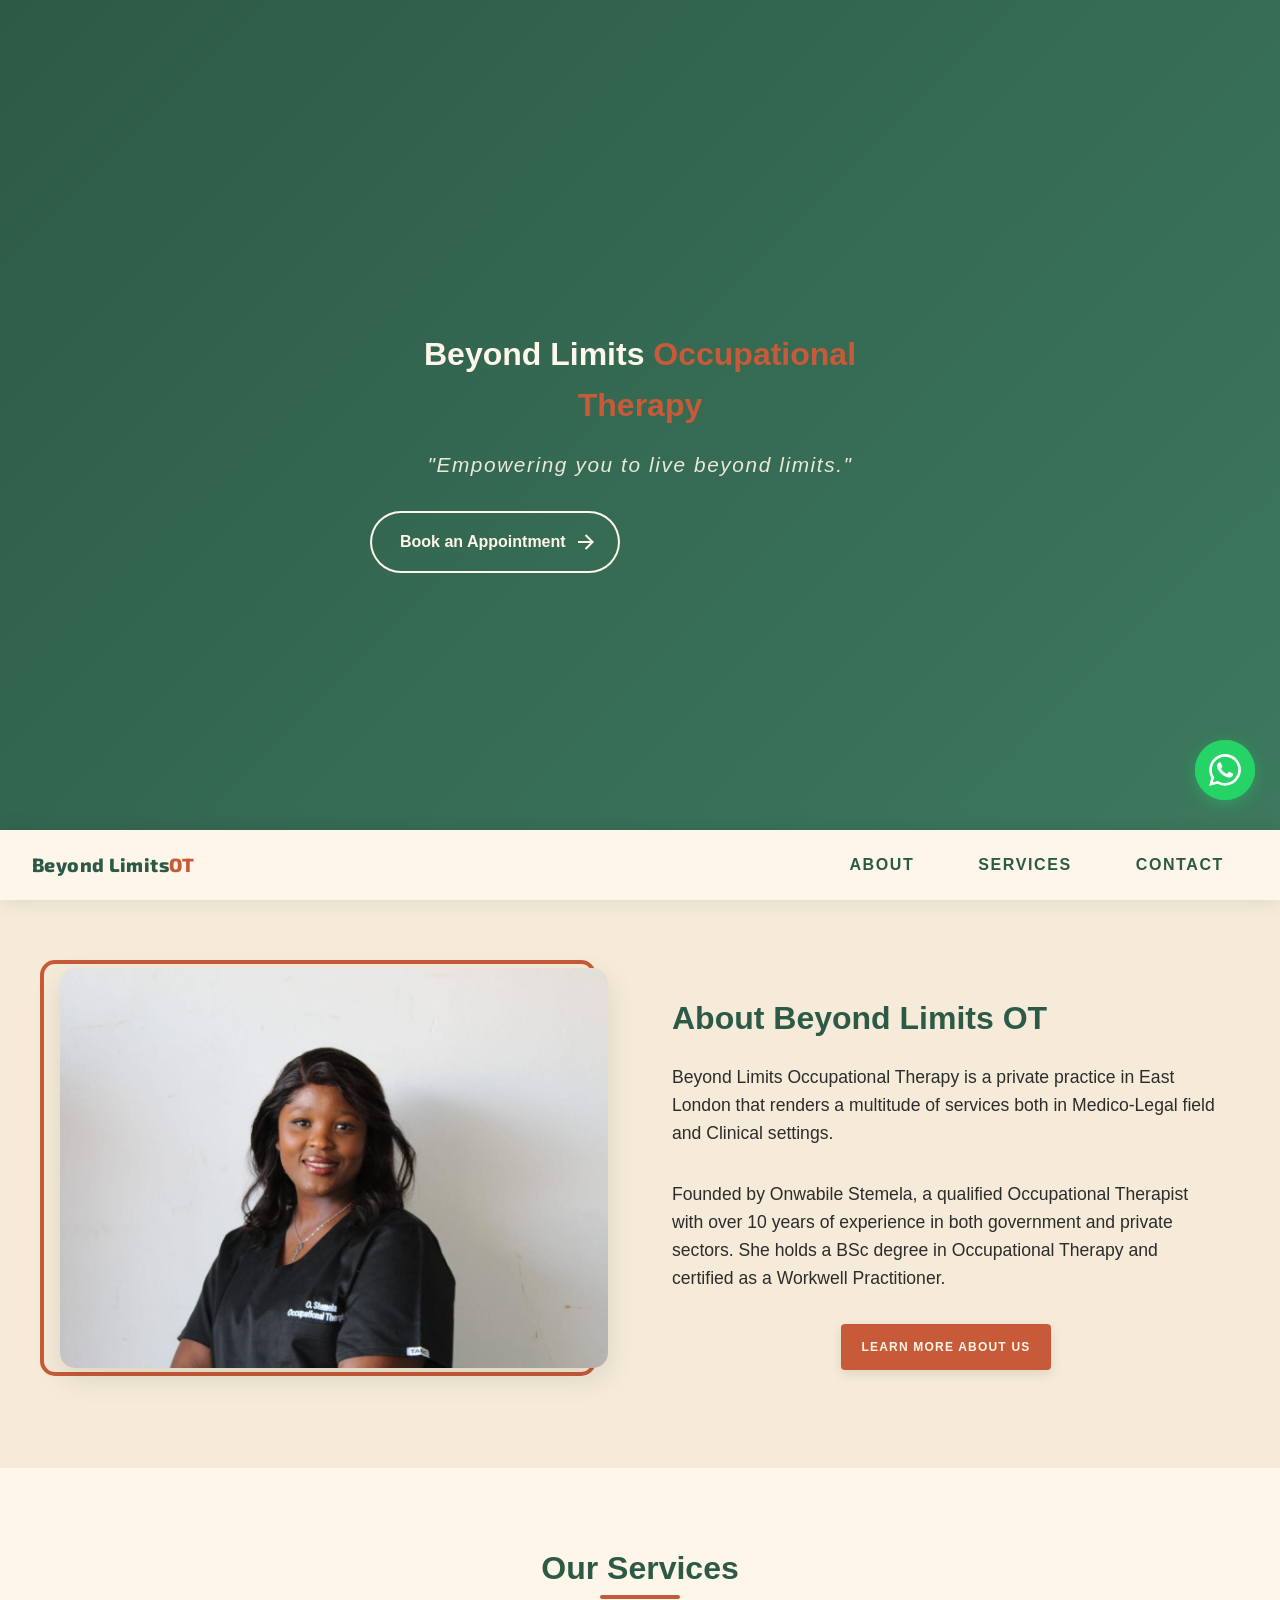
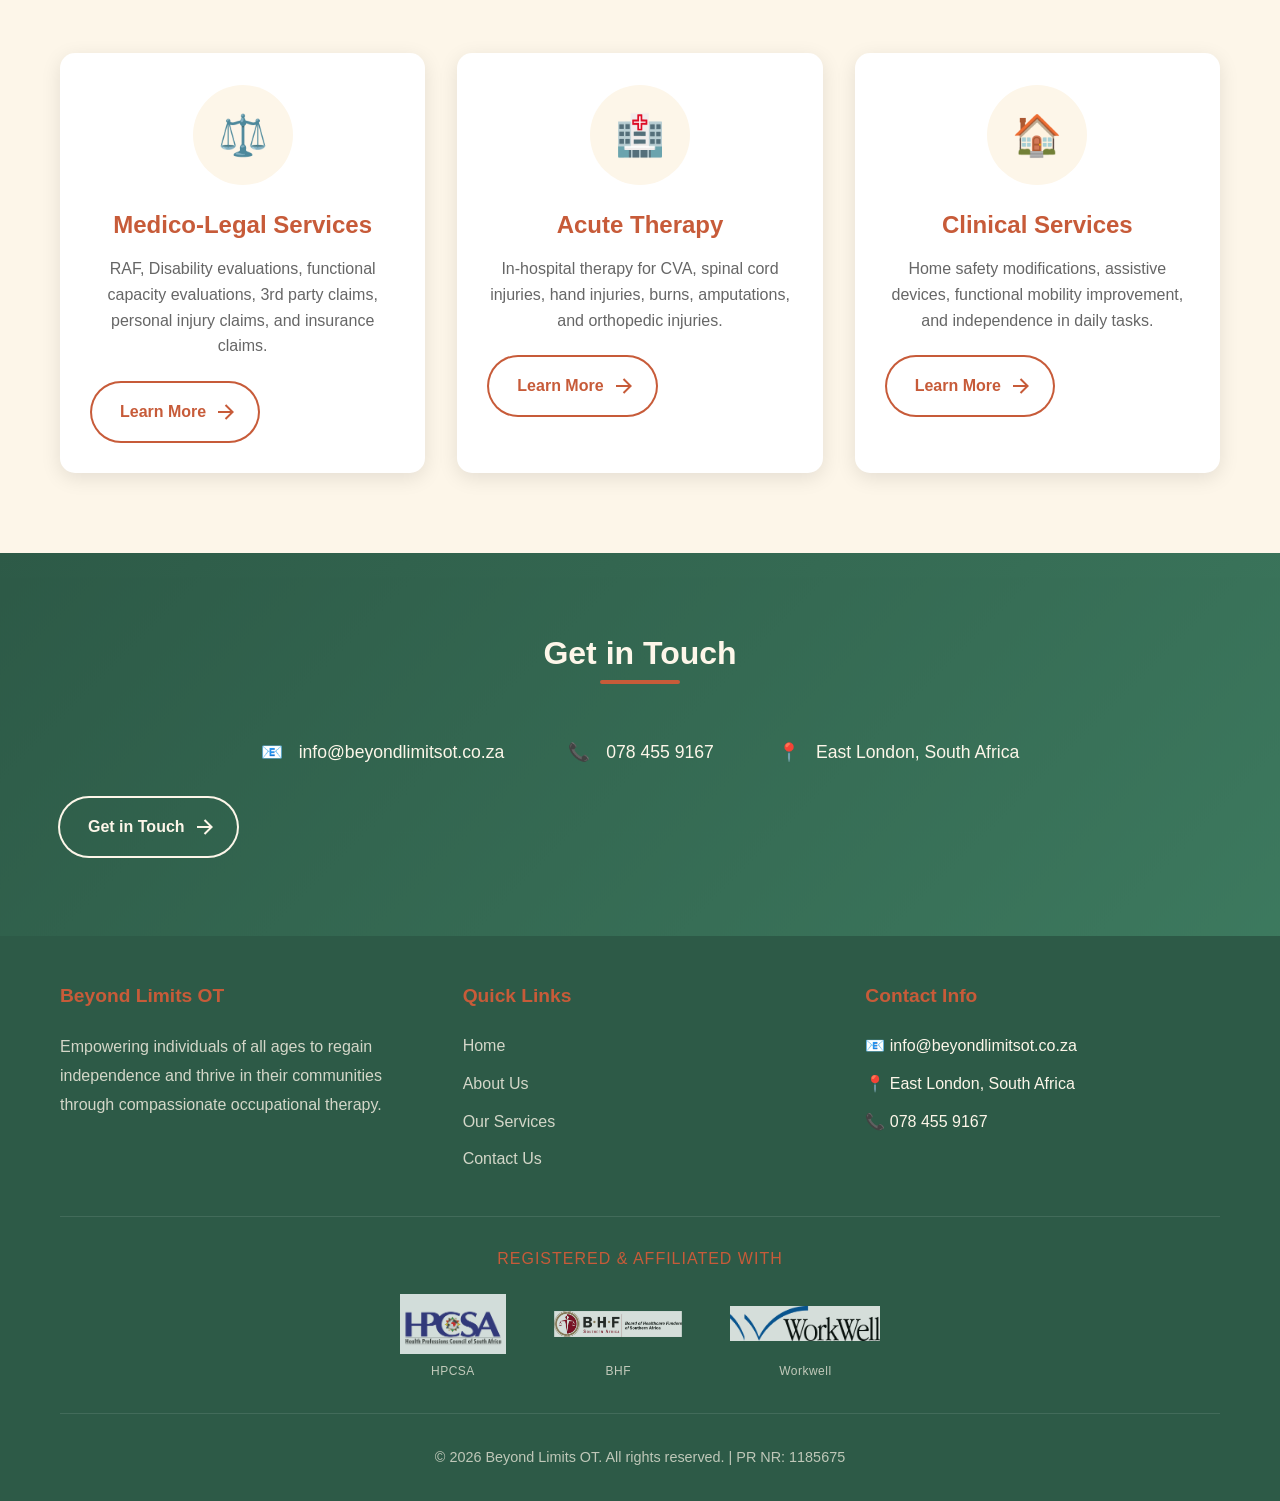
==== index.html @ 83b746e6 "fix email typo" ====
<!DOCTYPE html>
<html lang="en">
<head>
    <meta charset="UTF-8">
    <meta name="viewport" content="width=device-width, initial-scale=1.0">
    <meta name="description" content="Beyond Limits OT - Occupational Therapy services in East London, South Africa. Empowering you to live beyond limits.">
    <meta name="keywords" content="Occupational Therapy, OT, East London, South Africa, Pediatric Therapy, Adult Rehabilitation, Workplace Wellness">
    <title>Beyond Limits OT | Occupational Therapy Services in East London</title>
    <link rel="preconnect" href="https://fonts.googleapis.com">
    <link rel="preconnect" href="https://fonts.gstatic.com" crossorigin>
    <link href="https://fonts.googleapis.com/css2?family=Exo+2:wght@700;800&display=swap" rel="stylesheet">
    <link rel="apple-touch-icon" sizes="180x180" href="/apple-touch-icon.png">
<link rel="icon" type="image/png" sizes="32x32" href="/favicon-32x32.png">
<link rel="icon" type="image/png" sizes="16x16" href="/favicon-16x16.png">
<link rel="manifest" href="/site.webmanifest">
    <link rel="stylesheet" href="css/styles.css">
</head>
<body>
    <!-- Hero with Sticky Nav -->
    <section class="et-hero-tabs">
        <div class="hero-content">
            <div class="logo-text">Beyond Limits <span>Occupational Therapy</span></div>
            <!-- <h1>Welcome to Beyond Limits OT</h1> -->
            <p class="tagline">"Empowering you to live beyond limits."</p>
            <a href="contact.html#contact-form" style="text-decoration: none;">
                <button class="animated-button">
                    <svg viewBox="0 0 24 24" class="arr-2" xmlns="http://www.w3.org/2000/svg">
                        <path d="M16.1716 10.9999L10.8076 5.63589L12.2218 4.22168L20 11.9999L12.2218 19.778L10.8076 18.3638L16.1716 12.9999H4V10.9999H16.1716Z"></path>
                    </svg>
                    <span class="text">Book an Appointment</span>
                    <span class="circle"></span>
                    <svg viewBox="0 0 24 24" class="arr-1" xmlns="http://www.w3.org/2000/svg">
                        <path d="M16.1716 10.9999L10.8076 5.63589L12.2218 4.22168L20 11.9999L12.2218 19.778L10.8076 18.3638L16.1716 12.9999H4V10.9999H16.1716Z"></path>
                    </svg>
                </button>
            </a>
        </div>
        <div class="et-hero-tabs-container">
            <a href="index.html" class="nav-logo">Beyond Limits <span>OT</span></a>
            <div class="nav-links">
                <a class="et-hero-tab" href="about.html">About</a>
                <a class="et-hero-tab" href="services.html">Services</a>
                <a class="et-hero-tab" href="contact.html">Contact</a>
                <span class="et-hero-tab-slider"></span>
            </div>
            <button class="hamburger" id="hamburger">
                <span></span>
                <span></span>
                <span></span>
            </button>
        </div>
    </section>

    <!-- About Preview Section -->
    <section class="about-preview">
        <div class="container">
            <div class="about-content">
                <div class="about-image slide-in-left">
                    <img src="assets/Onwabile2.jpeg" alt="Therapy session - Placeholder image">
                </div>
                <div class="about-text slide-in-right">
                    <h2>About Beyond Limits OT</h2>
                    <p>Beyond Limits Occupational Therapy is a private practice in East London that renders a multitude of services both in Medico-Legal field and Clinical settings.</p>
                    <p>Founded by Onwabile Stemela, a qualified Occupational Therapist with over 10 years of experience in both government and private sectors. She holds a BSc degree in Occupational Therapy and certified as a Workwell Practitioner.</p>
                    <a href="about.html" style="text-decoration: none; display: block; text-align: center;">
                        <button class="ripple-button">
                            <i class="ripple-animation"></i>Learn More About Us<i class="ripple-animation"></i>
                        </button>
                    </a>
                </div>
            </div>
        </div>
    </section>

    <!-- Services Preview Section -->
    <section class="services-preview">
        <div class="container">
            <div class="section-title fade-in-up">
                <h2>Our Services</h2>
            </div>
            <div class="services-grid stagger-container">
                <div class="service-card stagger-item">
                    <div class="service-icon">⚖️</div>
                    <h3>Medico-Legal Services</h3>
                    <p>RAF, Disability evaluations, functional capacity evaluations, 3rd party claims, personal injury claims, and insurance claims.</p>
                    <a href="services.html#medico-legal" style="text-decoration: none;">
                        <button class="animated-button btn-alt">
                            <svg viewBox="0 0 24 24" class="arr-2" xmlns="http://www.w3.org/2000/svg">
                                <path d="M16.1716 10.9999L10.8076 5.63589L12.2218 4.22168L20 11.9999L12.2218 19.778L10.8076 18.3638L16.1716 12.9999H4V10.9999H16.1716Z"></path>
                            </svg>
                            <span class="text">Learn More</span>
                            <span class="circle"></span>
                            <svg viewBox="0 0 24 24" class="arr-1" xmlns="http://www.w3.org/2000/svg">
                                <path d="M16.1716 10.9999L10.8076 5.63589L12.2218 4.22168L20 11.9999L12.2218 19.778L10.8076 18.3638L16.1716 12.9999H4V10.9999H16.1716Z"></path>
                            </svg>
                        </button>
                    </a>
                </div>
                <div class="service-card stagger-item">
                    <div class="service-icon">🏥</div>
                    <h3>Acute Therapy</h3>
                    <p>In-hospital therapy for CVA, spinal cord injuries, hand injuries, burns, amputations, and orthopedic injuries.</p>
                    <a href="services.html#acute-therapy" style="text-decoration: none;">
                        <button class="animated-button btn-alt">
                            <svg viewBox="0 0 24 24" class="arr-2" xmlns="http://www.w3.org/2000/svg">
                                <path d="M16.1716 10.9999L10.8076 5.63589L12.2218 4.22168L20 11.9999L12.2218 19.778L10.8076 18.3638L16.1716 12.9999H4V10.9999H16.1716Z"></path>
                            </svg>
                            <span class="text">Learn More</span>
                            <span class="circle"></span>
                            <svg viewBox="0 0 24 24" class="arr-1" xmlns="http://www.w3.org/2000/svg">
                                <path d="M16.1716 10.9999L10.8076 5.63589L12.2218 4.22168L20 11.9999L12.2218 19.778L10.8076 18.3638L16.1716 12.9999H4V10.9999H16.1716Z"></path>
                            </svg>
                        </button>
                    </a>
                </div>
                <div class="service-card stagger-item">
                    <div class="service-icon">🏠</div>
                    <h3>Clinical Services</h3>
                    <p>Home safety modifications, assistive devices, functional mobility improvement, and independence in daily tasks.</p>
                    <a href="services.html#clinical" style="text-decoration: none;">
                        <button class="animated-button btn-alt">
                            <svg viewBox="0 0 24 24" class="arr-2" xmlns="http://www.w3.org/2000/svg">
                                <path d="M16.1716 10.9999L10.8076 5.63589L12.2218 4.22168L20 11.9999L12.2218 19.778L10.8076 18.3638L16.1716 12.9999H4V10.9999H16.1716Z"></path>
                            </svg>
                            <span class="text">Learn More</span>
                            <span class="circle"></span>
                            <svg viewBox="0 0 24 24" class="arr-1" xmlns="http://www.w3.org/2000/svg">
                                <path d="M16.1716 10.9999L10.8076 5.63589L12.2218 4.22168L20 11.9999L12.2218 19.778L10.8076 18.3638L16.1716 12.9999H4V10.9999H16.1716Z"></path>
                            </svg>
                        </button>
                    </a>
                </div>
            </div>
        </div>
    </section>

    <!-- Contact Preview Section -->
    <section class="contact-preview parallax-section">
        <div class="parallax-bg" style="background: linear-gradient(135deg, #2D5A47 0%, #3D7A5F 100%);"></div>
        <div class="container parallax-content">
            <div class="section-title scale-in">
                <h2>Get in Touch</h2>
            </div>
            <div class="contact-info">
                <div class="contact-item">
                    <span>📧</span>
                    <span>info@beyondlimitsot.co.za</span>
                </div>
                <div class="contact-item">
                    <span>📞</span>
                    <span>078 455 9167</span>
                </div>
                <div class="contact-item">
                    <span>📍</span>
                    <span>East London, South Africa</span>
                </div>
            </div>
            <a href="contact.html" style="text-decoration: none;">
                <button class="animated-button">
                    <svg viewBox="0 0 24 24" class="arr-2" xmlns="http://www.w3.org/2000/svg">
                        <path d="M16.1716 10.9999L10.8076 5.63589L12.2218 4.22168L20 11.9999L12.2218 19.778L10.8076 18.3638L16.1716 12.9999H4V10.9999H16.1716Z"></path>
                    </svg>
                    <span class="text">Get in Touch</span>
                    <span class="circle"></span>
                    <svg viewBox="0 0 24 24" class="arr-1" xmlns="http://www.w3.org/2000/svg">
                        <path d="M16.1716 10.9999L10.8076 5.63589L12.2218 4.22168L20 11.9999L12.2218 19.778L10.8076 18.3638L16.1716 12.9999H4V10.9999H16.1716Z"></path>
                    </svg>
                </button>
            </a>
        </div>
    </section>

    <!-- Footer -->
    <footer>
        <div class="container">
            <div class="footer-content">
                <div class="footer-section">
                    <h4>Beyond Limits OT</h4>
                    <p>Empowering individuals of all ages to regain independence and thrive in their communities through compassionate occupational therapy.</p>
                </div>
                <div class="footer-section">
                    <h4>Quick Links</h4>
                    <ul>
                        <li><a href="index.html">Home</a></li>
                        <li><a href="about.html">About Us</a></li>
                        <li><a href="services.html">Our Services</a></li>
                        <li><a href="contact.html">Contact Us</a></li>
                    </ul>
                </div>
                <div class="footer-section">
                    <h4>Contact Info</h4>
                    <ul>
                        <li>📧 info@beyondlimitsot.co.za</li>
                        <li>📍 East London, South Africa</li>
                        <li>📞 078 455 9167</li>
                    </ul>
                </div>
            </div>
            <div class="footer-affiliations">
                <h4>Registered & Affiliated With</h4>
                <div class="affiliation-logos">
                    <a href="https://www.hpcsa.co.za" target="_blank" rel="noopener noreferrer" class="affiliation-item" title="Health Professions Council of South Africa">
                        <img src="assets/logos/hpcsa-logo.png" alt="HPCSA Logo">
                        <span>HPCSA</span>
                    </a>
                    <a href="https://bhfglobal.com" target="_blank" rel="noopener noreferrer" class="affiliation-item" title="Board of Healthcare Funders">
                        <img src="assets/logos/Board-of-Health-Funders-logo@2x.png" alt="BHF Logo">
                        <span>BHF</span>
                    </a>
                    <a href="https://www.workwell.co.za" target="_blank" rel="noopener noreferrer" class="affiliation-item" title="Workwell">
                        <img src="assets/logos/workwell-logo.png" alt="Workwell Logo">
                        <span>Workwell</span>
                    </a>
                </div>
            </div>
            <div class="footer-bottom">
                <p>&copy; 2026 Beyond Limits OT. All rights reserved. | PR NR: 1185675</p>
            </div>
        </div>
    </footer>

    <!-- WhatsApp Floating Button -->
    <a href="https://wa.me/27615814531?text=Hi%20Beyond%20Limits%20OT!%20I%27d%20like%20to%20inquire%20about%20your%20services." class="whatsapp-float" target="_blank" rel="noopener noreferrer" aria-label="Chat on WhatsApp">
        <svg xmlns="http://www.w3.org/2000/svg" viewBox="0 0 24 24" fill="currentColor">
            <path d="M17.472 14.382c-.297-.149-1.758-.867-2.03-.967-.273-.099-.471-.148-.67.15-.197.297-.767.966-.94 1.164-.173.199-.347.223-.644.075-.297-.15-1.255-.463-2.39-1.475-.883-.788-1.48-1.761-1.653-2.059-.173-.297-.018-.458.13-.606.134-.133.298-.347.446-.52.149-.174.198-.298.298-.497.099-.198.05-.371-.025-.52-.075-.149-.669-1.612-.916-2.207-.242-.579-.487-.5-.669-.51-.173-.008-.371-.01-.57-.01-.198 0-.52.074-.792.372-.272.297-1.04 1.016-1.04 2.479 0 1.462 1.065 2.875 1.213 3.074.149.198 2.096 3.2 5.077 4.487.709.306 1.262.489 1.694.625.712.227 1.36.195 1.871.118.571-.085 1.758-.719 2.006-1.413.248-.694.248-1.289.173-1.413-.074-.124-.272-.198-.57-.347m-5.421 7.403h-.004a9.87 9.87 0 01-5.031-1.378l-.361-.214-3.741.982.998-3.648-.235-.374a9.86 9.86 0 01-1.51-5.26c.001-5.45 4.436-9.884 9.888-9.884 2.64 0 5.122 1.03 6.988 2.898a9.825 9.825 0 012.893 6.994c-.003 5.45-4.437 9.884-9.885 9.884m8.413-18.297A11.815 11.815 0 0012.05 0C5.495 0 .16 5.335.157 11.892c0 2.096.547 4.142 1.588 5.945L.057 24l6.305-1.654a11.882 11.882 0 005.683 1.448h.005c6.554 0 11.89-5.335 11.893-11.893a11.821 11.821 0 00-3.48-8.413z"/>
        </svg>
    </a>

    <script src="js/main.js"></script>
</body>
</html>
---- css/styles.css ----
/* Beyond Limits OT - Stylesheet */
/* Colors: Terracotta, Deep Green, Cream - African heritage and healing */

:root {
    --terracotta: #C75B39;
    --terracotta-dark: #A64830;
    --deep-green: #2D5A47;
    --deep-green-light: #3D7A5F;
    --cream: #FDF6E9;
    --cream-dark: #F5EBD8;
    --text-dark: #2C2C2C;
    --text-light: #FFFFFF;
    --shadow: rgba(0, 0, 0, 0.1);
}

* {
    margin: 0;
    padding: 0;
    box-sizing: border-box;
}

html {
    scroll-behavior: smooth;
}

body {
    font-family: 'Segoe UI', 'Roboto', 'Open Sans', sans-serif;
    line-height: 1.6;
    color: var(--text-dark);
    background-color: var(--cream);
}

/* Typography */
h1, h2, h3, h4 {
    font-weight: 600;
    line-height: 1.3;
    margin-bottom: 1rem;
}

h1 {
    font-size: 2.5rem;
}

h2 {
    font-size: 2rem;
    color: var(--deep-green);
}

h3 {
    font-size: 1.5rem;
    color: var(--terracotta);
}

p {
    margin-bottom: 1rem;
}

a {
    color: var(--terracotta);
    text-decoration: none;
    transition: color 0.3s ease;
}

a:hover {
    color: var(--terracotta-dark);
}

/* Container */
.container {
    max-width: 1200px;
    margin: 0 auto;
    padding: 0 20px;
}

/* Header & Navigation - Sticky Slider Nav */
.et-hero-tabs {
    display: flex;
    flex-direction: column;
    justify-content: center;
    align-items: center;
    min-height: 100vh;
    position: relative;
    background: linear-gradient(135deg, var(--deep-green) 0%, var(--deep-green-light) 100%);
    text-align: center;
    padding: 0 2em;
}

.et-hero-tabs::before {
    content: '';
    position: absolute;
    top: 0;
    right: 0;
    width: 50%;
    height: 100%;
    background: url('https://images.unsplash.com/photo-1576091160550-2173dba999ef?w=800') center/cover;
    opacity: 0.2;
}

.et-hero-tabs .hero-content {
    position: relative;
    z-index: 1;
    max-width: 600px;
}

.et-hero-tabs .logo-text {
    font-size: 2rem;
    font-weight: 700;
    color: var(--cream);
    margin-bottom: 1rem;
}

.et-hero-tabs .logo-text span {
    color: var(--terracotta);
}

.et-hero-tabs h1 {
    font-size: 3rem;
    margin: 0 0 1rem 0;
    letter-spacing: 0.1rem;
    color: var(--cream);
}

.et-hero-tabs .tagline {
    font-size: 1.3rem;
    letter-spacing: 0.1rem;
    opacity: 0.9;
    color: var(--cream);
    font-style: italic;
    margin-bottom: 2rem;
}

.et-hero-tabs-container {
    display: flex;
    flex-direction: row;
    justify-content: space-between;
    align-items: center;
    position: absolute;
    bottom: 0;
    width: 100%;
    height: 70px;
    box-shadow: 0 0 20px rgba(0, 0, 0, 0.1);
    background: var(--cream);
    z-index: 1000;
    padding: 0 2rem;
}

.et-hero-tabs-container--top {
    position: fixed;
    top: 0;
    bottom: auto;
    box-shadow: 0 2px 15px rgba(0, 0, 0, 0.15);
    z-index: 99999;
}

.et-hero-tab {
    display: flex;
    justify-content: center;
    align-items: center;
    padding: 0 1.5rem;
    color: var(--deep-green);
    letter-spacing: 0.1rem;
    transition: all 0.5s ease;
    font-size: 0.9rem;
    font-weight: 600;
    text-transform: uppercase;
}

.et-hero-tab:hover {
    color: var(--cream);
    background: var(--terracotta);
    transition: all 0.5s ease;
}

.et-hero-tab.active {
    color: var(--terracotta);
}

.et-hero-tab.active:hover {
    color: var(--cream);
}

.et-hero-tab-slider {
    position: absolute;
    bottom: 0;
    width: 0;
    height: 6px;
    background: var(--terracotta);
    transition: left 0.3s ease, width 0.3s ease;
}

/* Nav Links Container */
.nav-links {
    display: flex;
    flex-direction: row;
    height: 100%;
    position: relative;
    gap: 1rem;
}

/* Nav Logo */
.nav-logo {
    display: flex;
    align-items: center;
    font-size: 1.2rem;
    font-weight: 800;
    color: var(--deep-green);
    white-space: nowrap;
    font-family: 'Exo 2', sans-serif;
    letter-spacing: 0.02em;
}

.nav-logo span {
    color: var(--terracotta);
}

.nav-logo:hover {
    color: var(--deep-green);
}

/* Hamburger Menu */
.hamburger {
    display: none;
    flex-direction: column;
    justify-content: center;
    align-items: center;
    cursor: pointer;
    padding: 10px 15px;
    background: transparent;
    border: none;
    z-index: 999999;
    position: relative;
}

.hamburger span {
    display: block;
    width: 25px;
    height: 3px;
    background-color: var(--deep-green);
    margin: 3px 0;
    transition: all 0.3s ease;
}

.hamburger.active span:nth-child(1) {
    transform: rotate(45deg) translate(5px, 5px);
}

.hamburger.active span:nth-child(2) {
    opacity: 0;
}

.hamburger.active span:nth-child(3) {
    transform: rotate(-45deg) translate(7px, -6px);
}

/* Mobile Styles */
@media (max-width: 768px) {
    .et-hero-tabs h1 {
        font-size: 2rem;
    }
    
    .et-hero-tabs .tagline {
        font-size: 1rem;
    }
    
    .et-hero-tabs-container {
        height: 60px;
        justify-content: space-between;
        align-items: center;
        padding: 0 10px;
    }
    
    .nav-logo {
        display: flex;
    }
    
    .hamburger {
        display: flex;
        z-index: 99999;
    }
    
    .nav-links {
        display: none;
        position: absolute;
        top: 60px;
        left: 0;
        right: 0;
        flex-direction: column;
        background-color: #FDF6E9;
        box-shadow: 0 10px 20px rgba(0, 0, 0, 0.1);
        z-index: 999;
        gap: 0;
    }
    
    .nav-links.active {
        display: flex;
        background-color: #FDF6E9;
    }
    
    .et-hero-tab {
        height: 50px;
        font-size: 0.9rem;
        border-bottom: 1px solid var(--cream-dark);
        background-color: #FDF6E9;
    }
    
    .et-hero-tab:hover,
    .et-hero-tab:focus {
        background: var(--terracotta);
        color: var(--cream);
    }
    
    .et-hero-tab-slider {
        display: none;
    }
    
    /* Center buttons on mobile */
    .hero-content,
    .et-hero-tabs .hero-content {
        display: flex;
        flex-direction: column;
        align-items: center;
        text-align: center;
    }
    
    .animated-button {
        margin: 0 auto;
    }
    
    .btn,
    .btn-primary,
    .btn-secondary,
    .ripple-button {
        display: block;
        margin: 0 auto;
        text-align: center;
    }
    
    .about-preview .btn,
    .service-card .btn,
    .profile-text .btn,
    .cta-section .btn,
    .cta-section .animated-button {
        margin: 0 auto;
    }
}

@media (min-width: 800px) {
    .et-hero-tabs h1 {
        font-size: 3rem;
    }
    
    .et-hero-tab {
        font-size: 1rem;
    }
}

/* Legacy header styles (for other pages) */
header {
    background-color: var(--deep-green);
    padding: 1rem 0;
    position: fixed;
    width: 100%;
    top: 0;
    z-index: 1000;
    box-shadow: 0 2px 10px var(--shadow);
}

.header-container {
    display: flex;
    justify-content: space-between;
    align-items: center;
    max-width: 1200px;
    margin: 0 auto;
    padding: 0 20px;
}

.logo {
    display: flex;
    align-items: center;
    gap: 10px;
}

.logo-text {
    font-size: 1.5rem;
    font-weight: 700;
    color: var(--cream);
}

.logo-text span {
    color: var(--terracotta);
}

nav ul {
    display: flex;
    list-style: none;
    gap: 2rem;
}

nav ul li a {
    color: var(--cream);
    font-weight: 500;
    padding: 0.5rem 1rem;
    border-radius: 5px;
    transition: all 0.3s ease;
}

nav ul li a:hover,
nav ul li a.active {
    background-color: var(--cream);
    color: var(--text-light);
}

/* Mobile Navigation */
.hamburger {
    display: none;
    flex-direction: column;
    cursor: pointer;
    gap: 5px;
}

.hamburger span {
    width: 25px;
    height: 3px;
    background-color: var(--deep-green);
    transition: all 0.3s ease;
}

/* Hero Section */
.hero {
    background: linear-gradient(135deg, var(--deep-green) 0%, var(--deep-green-light) 100%);
    min-height: 100vh;
    display: flex;
    align-items: center;
    padding-top: 80px;
    position: relative;
    overflow: hidden;
}

.hero::before {
    content: '';
    position: absolute;
    top: 0;
    right: 0;
    width: 50%;
    height: 100%;
    background: url('https://images.unsplash.com/photo-1576091160550-2173dba999ef?w=800') center/cover;
    opacity: 0.3;
}

.hero-content {
    position: relative;
    z-index: 1;
    max-width: 600px;
    padding: 2rem;
}

.hero h1 {
    color: var(--cream);
    font-size: 3rem;
    margin-bottom: 1.5rem;
}

/* Parallax Scroll Effects */
.parallax-section {
    position: relative;
    overflow: hidden;
}

.parallax-bg {
    position: absolute;
    top: 0;
    left: 0;
    width: 100%;
    height: 100%;
    background-size: cover;
    background-position: center;
    background-repeat: no-repeat;
    will-change: transform;
    transform: translateZ(0);
}

.parallax-content {
    position: relative;
    z-index: 1;
}

/* Scroll Animation Classes */
.fade-in-up {
    opacity: 0;
    transform: translateY(60px);
    transition: opacity 0.8s ease-out, transform 0.8s ease-out;
}

.fade-in-up.is-visible {
    opacity: 1;
    transform: translateY(0);
}

.slide-in-left {
    opacity: 0;
    transform: translateX(-80px);
    transition: opacity 0.9s ease-out, transform 0.9s ease-out;
}

.slide-in-left.is-visible {
    opacity: 1;
    transform: translateX(0);
}

.slide-in-right {
    opacity: 0;
    transform: translateX(80px);
    transition: opacity 0.9s ease-out, transform 0.9s ease-out;
}

.slide-in-right.is-visible {
    opacity: 1;
    transform: translateX(0);
}

.scale-in {
    opacity: 0;
    transform: scale(0.85);
    transition: opacity 0.7s ease-out, transform 0.7s ease-out;
}

.scale-in.is-visible {
    opacity: 1;
    transform: scale(1);
}

.zoom-in {
    opacity: 0;
    transform: scale(1.1);
    transition: opacity 0.8s ease-out, transform 0.8s ease-out;
}

.zoom-in.is-visible {
    opacity: 1;
    transform: scale(1);
}

/* Staggered Animation */
.stagger-container .stagger-item {
    opacity: 0;
    transform: translateY(40px);
    transition: opacity 0.6s ease-out, transform 0.6s ease-out;
}

.stagger-container.is-visible .stagger-item:nth-child(1) { 
    transition-delay: 0.1s; 
}
.stagger-container.is-visible .stagger-item:nth-child(2) { 
    transition-delay: 0.2s; 
}
.stagger-container.is-visible .stagger-item:nth-child(3) { 
    transition-delay: 0.3s; 
}
.stagger-container.is-visible .stagger-item:nth-child(4) { 
    transition-delay: 0.4s; 
}
.stagger-container.is-visible .stagger-item:nth-child(5) { 
    transition-delay: 0.5s; 
}
.stagger-container.is-visible .stagger-item:nth-child(6) { 
    transition-delay: 0.6s; 
}

.stagger-container.is-visible .stagger-item {
    opacity: 1;
    transform: translateY(0);
}

/* Floating Animation */
@keyframes float {
    0%, 100% {
        transform: translateY(0px);
    }
    50% {
        transform: translateY(-20px);
    }
}

.float-element {
    animation: float 3s ease-in-out infinite;
}

.hero .tagline {
    color: var(--cream);
    font-size: 1.5rem;
    margin-bottom: 2rem;
    font-style: italic;
}

/* Buttons */
.btn {
    display: inline-block;
    padding: 1rem 2rem;
    border-radius: 50px;
    font-weight: 600;
    text-transform: uppercase;
    letter-spacing: 1px;
    transition: all 0.3s ease;
    cursor: pointer;
    border: none;
    font-size: 1rem;
}

.btn-primary {
    background-color: var(--terracotta);
    color: var(--text-light);
}

.btn-primary:hover {
    background-color: var(--terracotta-dark);
    color: var(--text-light);
    transform: translateY(-3px);
    box-shadow: 0 5px 20px rgba(199, 91, 57, 0.4);
}

.btn-secondary {
    background-color: transparent;
    color: var(--terracotta);
    border: 2px solid var(--terracotta);
}

.btn-secondary:hover {
    background-color: var(--terracotta);
    color: var(--text-light);
}

/* Animated Button */
.animated-button {
  position: relative;
  display: flex;
  align-items: center;
  gap: 4px;
  padding: 16px 36px;
  border: 4px solid;
  border-color: transparent;
  font-size: 16px;
  background-color: inherit;
  border-radius: 100px;
  font-weight: 600;
  color: var(--cream);
  box-shadow: 0 0 0 2px var(--cream);
  cursor: pointer;
  overflow: hidden;
  transition: all 0.6s cubic-bezier(0.23, 1, 0.32, 1);
}

.animated-button svg {
  position: absolute;
  width: 24px;
  fill: var(--cream);
  z-index: 9;
  transition: all 0.8s cubic-bezier(0.23, 1, 0.32, 1);
}

.animated-button .arr-1 {
  right: 16px;
}

.animated-button .arr-2 {
  left: -25%;
}

.animated-button .circle {
  position: absolute;
  top: 50%;
  left: 50%;
  transform: translate(-50%, -50%);
  width: 20px;
  height: 20px;
  background-color: var(--cream);
  border-radius: 50%;
  opacity: 0;
  transition: all 0.8s cubic-bezier(0.23, 1, 0.32, 1);
}

.animated-button .text {
  position: relative;
  z-index: 1;
  transform: translateX(-12px);
  transition: all 0.8s cubic-bezier(0.23, 1, 0.32, 1);
}

.animated-button:hover {
  box-shadow: 0 0 0 12px transparent;
  color: #212121;
  border-radius: 8px;
}

.animated-button:hover .arr-1 {
  right: -25%;
}

.animated-button:hover .arr-2 {
  left: 16px;
}

.animated-button:hover .text {
  transform: translateX(12px);
}

.animated-button:hover svg {
  fill: #212121;
}

.animated-button:active {
  scale: 0.95;
  box-shadow: 0 0 0 4px var(--cream);
}

.animated-button:hover .circle {
  width: 300px;
  height: 300px;
  opacity: 1;
}

/* Animated Button Secondary - for light backgrounds */
.animated-button.btn-alt {
  color: var(--terracotta);
  box-shadow: 0 0 0 2px var(--terracotta);
}

.animated-button.btn-alt svg {
  fill: var(--terracotta);
}

.animated-button.btn-alt .circle {
  background-color: var(--terracotta);
}

.animated-button.btn-alt:hover {
  box-shadow: 0 0 0 12px transparent;
  color: var(--cream);
  border-radius: 8px;
}

.animated-button.btn-alt:hover svg {
  fill: var(--cream);
}

.animated-button.btn-alt:hover .circle {
  width: 300px;
  height: 300px;
  opacity: 1;
}

.animated-button.btn-alt:active {
  scale: 0.95;
  box-shadow: 0 0 0 4px var(--terracotta);
}

/* Ripple Button */
.ripple-button {
  outline: 0;
  display: inline-flex;
  align-items: center;
  justify-content: space-between;
  background: var(--terracotta);
  min-width: 200px;
  border: 0;
  border-radius: 4px;
  box-shadow: 0 4px 12px rgba(0, 0, 0, .1);
  box-sizing: border-box;
  padding: 16px 20px;
  color: var(--cream);
  font-size: 12px;
  font-weight: 600;
  letter-spacing: 1.2px;
  text-transform: uppercase;
  overflow: hidden;
  cursor: pointer;
}

.ripple-button:hover {
  opacity: .95;
}

.ripple-button .ripple-animation {
  border-radius: 100%;
  animation: ripple 0.6s linear infinite;
}

@keyframes ripple {
  0% {
    box-shadow: 0 0 0 0 rgba(255, 255, 255, 0.1), 0 0 0 20px rgba(255, 255, 255, 0.1), 0 0 0 40px rgba(255, 255, 255, 0.1), 0 0 0 60px rgba(255, 255, 255, 0.1);
  }

  100% {
    box-shadow: 0 0 0 20px rgba(255, 255, 255, 0.1), 0 0 0 40px rgba(255, 255, 255, 0.1), 0 0 0 60px rgba(255, 255, 255, 0.1), 0 0 0 80px rgba(255, 255, 255, 0);
  }
}

/* Sections */
section {
    padding: 5rem 0;
}

.section-title {
    text-align: center;
    margin-bottom: 3rem;
}

.section-title h2 {
    position: relative;
    display: inline-block;
}

.section-title h2::after {
    content: '';
    position: absolute;
    bottom: -10px;
    left: 50%;
    transform: translateX(-50%);
    width: 80px;
    height: 4px;
    background-color: var(--terracotta);
    border-radius: 2px;
}

/* About Preview */
.about-preview {
    background-color: var(--cream-dark);
}

.about-content {
    display: grid;
    grid-template-columns: 1fr 1fr;
    gap: 4rem;
    align-items: center;
}

.about-image {
    position: relative;
}

.about-image img {
    width: 100%;
    height: 400px;
    object-fit: cover;
    border-radius: 15px;
    box-shadow: 0 10px 30px var(--shadow);
}

.about-image::before {
    content: '';
    position: absolute;
    top: -20px;
    left: -20px;
    width: 100%;
    height: 100%;
    border: 4px solid var(--terracotta);
    border-radius: 15px;
    z-index: -1;
}

.about-text h2 {
    margin-bottom: 1.5rem;
}

.about-text p {
    font-size: 1.1rem;
    color: var(--text-dark);
    margin-bottom: 2rem;
}

/* Services Preview */
.services-preview {
    background-color: var(--cream);
}

.services-grid {
    display: grid;
    grid-template-columns: repeat(3, 1fr);
    gap: 2rem;
}

.service-card {
    background-color: var(--text-light);
    padding: 2rem;
    border-radius: 15px;
    text-align: center;
    box-shadow: 0 5px 20px var(--shadow);
    transition: all 0.3s ease;
}

.service-card:hover {
    transform: translateY(-10px);
    box-shadow: 0 15px 40px var(--shadow);
}

.service-icon {
    width: 100px;
    height: 100px;
    margin: 0 auto 1.5rem;
    background-color: var(--cream);
    border-radius: 50%;
    display: flex;
    align-items: center;
    justify-content: center;
    font-size: 2.5rem;
}

.service-card h3 {
    margin-bottom: 1rem;
}

.service-card p {
    color: #666;
    margin-bottom: 1.5rem;
}

/* Contact Preview */
.contact-preview {
    background: linear-gradient(135deg, var(--deep-green) 0%, var(--deep-green-light) 100%);
    color: var(--cream);
    text-align: center;
}

.contact-preview h2 {
    color: var(--cream);
}

.contact-preview .section-title h2::after {
    background-color: var(--terracotta);
}

.contact-info {
    display: flex;
    justify-content: center;
    gap: 4rem;
    margin-bottom: 2rem;
    flex-wrap: wrap;
}

.contact-item {
    display: flex;
    align-items: center;
    gap: 1rem;
    font-size: 1.1rem;
}

.contact-item i {
    font-size: 1.5rem;
    color: var(--terracotta);
}

/* Page Header */
.page-header {
    background: linear-gradient(135deg, var(--deep-green) 0%, var(--deep-green-light) 100%);
    padding: 8rem 0 4rem;
    text-align: center;
    margin-top: 70px;
}

.page-header h1 {
    color: var(--cream);
    margin-bottom: 1rem;
}

.page-header p {
    color: var(--cream);
    opacity: 0.9;
    font-size: 1.2rem;
}

/* About Page */
.about-full {
    background-color: var(--cream);
}

.profile-section {
    display: grid;
    grid-template-columns: 400px 1fr;
    gap: 4rem;
    align-items: start;
    margin-bottom: 4rem;
}

.profile-image img {
    width: 100%;
    height: 500px;
    object-fit: cover;
    border-radius: 15px;
    box-shadow: 0 10px 30px var(--shadow);
}

.profile-text h2 {
    margin-bottom: 1.5rem;
}

.profile-text p {
    font-size: 1.1rem;
    margin-bottom: 1.5rem;
}

.philosophy {
    background-color: var(--cream-dark);
    padding: 3rem;
    border-radius: 15px;
    margin-top: 2rem;
    border-left: 5px solid var(--terracotta);
}

.philosophy h3 {
    margin-bottom: 1rem;
}

.philosophy p {
    font-size: 1.2rem;
    font-style: italic;
    color: var(--deep-green);
}

/* Services Page */
.services-full {
    background-color: var(--cream);
}

.service-detail {
    display: grid;
    grid-template-columns: 1fr 1fr;
    gap: 4rem;
    align-items: center;
    margin-bottom: 5rem;
    padding: 3rem;
    background-color: var(--text-light);
    border-radius: 20px;
    box-shadow: 0 5px 20px var(--shadow);
}

.service-detail:nth-child(even) {
    direction: rtl;
}

.service-detail:nth-child(even) > * {
    direction: ltr;
}

.service-detail-image img {
    width: 100%;
    height: 350px;
    object-fit: cover;
    border-radius: 15px;
}

.service-detail-content h2 {
    margin-bottom: 1.5rem;
}

.service-detail-content p {
    font-size: 1.1rem;
    margin-bottom: 1rem;
}

.service-detail-content ul {
    list-style: none;
    margin: 1.5rem 0;
}

.service-detail-content ul li {
    padding: 0.5rem 0;
    padding-left: 2rem;
    position: relative;
}

.service-detail-content ul li::before {
    content: '✓';
    position: absolute;
    left: 0;
    color: var(--terracotta);
    font-weight: bold;
}

/* Contact Page */
.contact-full {
    background-color: var(--cream);
}

.contact-grid {
    display: grid;
    grid-template-columns: 1fr 1fr;
    gap: 4rem;
}

.contact-form-section {
    background-color: var(--text-light);
    padding: 3rem;
    border-radius: 20px;
    box-shadow: 0 5px 20px var(--shadow);
}

.contact-form-section h2 {
    margin-bottom: 2rem;
}

.form-group {
    margin-bottom: 1.5rem;
}

.form-group label {
    display: block;
    margin-bottom: 0.5rem;
    font-weight: 500;
    color: var(--deep-green);
}

.form-group input,
.form-group textarea {
    width: 100%;
    padding: 1rem;
    border: 2px solid var(--cream-dark);
    border-radius: 10px;
    font-size: 1rem;
    font-family: inherit;
    transition: border-color 0.3s ease;
}

.form-group input:focus,
.form-group textarea:focus {
    outline: none;
    border-color: var(--terracotta);
}

.form-group textarea {
    min-height: 150px;
    resize: vertical;
}

.contact-details {
    padding: 2rem 0;
}

.contact-details h2 {
    margin-bottom: 2rem;
}

.contact-detail-item {
    display: flex;
    align-items: flex-start;
    gap: 1.5rem;
    margin-bottom: 2rem;
    padding: 1.5rem;
    background-color: var(--text-light);
    border-radius: 15px;
    box-shadow: 0 3px 10px var(--shadow);
}

.contact-detail-item .icon {
    width: 60px;
    height: 60px;
    background-color: var(--terracotta);
    border-radius: 50%;
    display: flex;
    align-items: center;
    justify-content: center;
    font-size: 1.5rem;
    flex-shrink: 0;
}

.contact-detail-item h3 {
    margin-bottom: 0.5rem;
    font-size: 1.1rem;
}

.contact-detail-item p {
    color: #666;
    margin-bottom: 0;
}

.map-container {
    margin-top: 2rem;
    border-radius: 15px;
    overflow: hidden;
    box-shadow: 0 5px 20px var(--shadow);
}

.map-container iframe {
    width: 100%;
    height: 300px;
    border: none;
}

/* Footer */
footer {
    background-color: var(--deep-green);
    color: var(--cream);
    padding: 3rem 0 1rem;
}

.footer-content {
    display: grid;
    grid-template-columns: repeat(3, 1fr);
    gap: 3rem;
    margin-bottom: 2rem;
}

.footer-section h4 {
    color: var(--terracotta);
    margin-bottom: 1.5rem;
    font-size: 1.2rem;
}

.footer-section ul {
    list-style: none;
}

.footer-section ul li {
    margin-bottom: 0.75rem;
}

.footer-section ul li a {
    color: var(--cream);
    opacity: 0.8;
    transition: opacity 0.3s ease;
}

.footer-section ul li a:hover {
    opacity: 1;
    color: var(--terracotta);
}

.footer-section p {
    opacity: 0.8;
    line-height: 1.8;
}

/* Footer Affiliations */
.footer-affiliations {
    text-align: center;
    padding: 2rem 0;
    border-top: 1px solid rgba(255, 255, 255, 0.1);
    border-bottom: 1px solid rgba(255, 255, 255, 0.1);
    margin-bottom: 1rem;
}

.footer-affiliations h4 {
    color: var(--terracotta);
    margin-bottom: 1.5rem;
    font-size: 1rem;
    font-weight: 500;
    text-transform: uppercase;
    letter-spacing: 1px;
}

.affiliation-logos {
    display: flex;
    justify-content: center;
    align-items: center;
    gap: 3rem;
    flex-wrap: wrap;
}

.affiliation-item {
    display: flex;
    flex-direction: column;
    align-items: center;
    gap: 0.5rem;
    text-decoration: none;
    transition: transform 0.3s ease, opacity 0.3s ease;
    opacity: 0.8;
}

.affiliation-item:hover {
    transform: translateY(-3px);
    opacity: 1;
}

.affiliation-item img {
    height: 60px;
    width: auto;
    max-width: 150px;
    object-fit: contain;
    transition: transform 0.3s ease, opacity 0.3s ease;
}

.affiliation-item:hover img {
    transform: scale(1.05);
}

.affiliation-item span {
    color: var(--cream);
    font-size: 0.75rem;
    font-weight: 500;
    letter-spacing: 0.5px;
    opacity: 0.9;
}

.footer-bottom {
    text-align: center;
    padding-top: 1rem;
}

.footer-bottom p {
    opacity: 0.7;
    font-size: 0.9rem;
}

/* Form Messages */
.form-message {
    padding: 1rem;
    border-radius: 10px;
    margin-bottom: 1.5rem;
    display: none;
}

.form-message.success {
    background-color: #d4edda;
    color: #155724;
    border: 1px solid #c3e6cb;
    display: block;
}

.form-message.error {
    background-color: #f8d7da;
    color: #721c24;
    border: 1px solid #f5c6cb;
    display: block;
}

/* Responsive Design */
@media (max-width: 992px) {
    .services-grid {
        grid-template-columns: repeat(2, 1fr);
    }

    .about-content,
    .profile-section,
    .service-detail,
    .contact-grid {
        grid-template-columns: 1fr;
        gap: 2rem;
    }
    
    .contact-form-section {
        padding: 1.5rem;
        margin: 0 1rem;
    }
    
    .contact-details {
        padding: 1rem;
    }
    
    .contact-detail-item {
        flex-direction: column;
        text-align: center;
        align-items: center;
        gap: 1rem;
    }

    .service-detail:nth-child(even) {
        direction: ltr;
    }

    .footer-content {
        grid-template-columns: repeat(2, 1fr);
    }
}

@media (max-width: 768px) {
    .hamburger {
        display: flex;
    }

    nav ul {
        display: none;
        position: absolute;
        top: 100%;
        left: 0;
        right: 0;
        background-color: var(--deep-green);
        flex-direction: column;
        padding: 1rem;
        gap: 0;
    }

    nav ul.active {
        display: flex;
    }

    nav ul li {
        width: 100%;
    }

    nav ul li a {
        display: block;
        padding: 1rem;
        text-align: center;
    }

    .hero h1 {
        font-size: 2rem;
    }

    .hero .tagline {
        font-size: 1.2rem;
    }

    h1 {
        font-size: 2rem;
    }

    h2 {
        font-size: 1.5rem;
    }
    
    .page-header {
        margin-top: 60px;
        padding: 6rem 1rem 3rem;
    }
    
    .contact-full {
        padding: 2rem 0;
    }
    
    .contact-form-section {
        max-width: 100%;
    }

    .services-grid {
        grid-template-columns: 1fr;
    }

    .contact-info {
        flex-direction: column;
        gap: 1rem;
    }

    .footer-content {
        grid-template-columns: 1fr;
        text-align: center;
    }

    .about-image::before {
        display: none;
    }
}

@media (max-width: 480px) {
    .btn {
        padding: 0.8rem 1.5rem;
        font-size: 0.9rem;
    }

    section {
        padding: 3rem 0;
    }

    .service-card {
        padding: 1.5rem;
    }
    
    .page-header {
        padding: 6rem 1rem 3rem;
        margin-top: 60px;
    }
    
    .page-header h1 {
        font-size: 1.8rem;
    }
    
    .page-header p {
        font-size: 1rem;
    }
    
    .contact-form-section {
        padding: 1rem;
        border-radius: 10px;
    }
    
    .form-group input,
    .form-group textarea {
        padding: 0.8rem;
        font-size: 16px; /* Prevents zoom on iOS */
    }
    
    .contact-full .container {
        padding: 0 10px;
    }
}

/* ====================================
   FLOATING BUTTONS
   ==================================== */

/* WhatsApp Floating Button */
.whatsapp-float {
    position: fixed;
    bottom: 100px;
    right: 25px;
    width: 60px;
    height: 60px;
    background-color: #25D366;
    border-radius: 50%;
    display: flex;
    align-items: center;
    justify-content: center;
    box-shadow: 0 4px 15px rgba(37, 211, 102, 0.4);
    z-index: 9999;
    transition: all 0.3s ease;
    text-decoration: none;
}

.whatsapp-float svg {
    width: 32px;
    height: 32px;
    color: white;
}

.whatsapp-float:hover {
    transform: scale(1.1);
    box-shadow: 0 6px 20px rgba(37, 211, 102, 0.6);
}

.whatsapp-float:active {
    transform: scale(0.95);
}

/* Pulse animation for WhatsApp button */
.whatsapp-float::before {
    content: '';
    position: absolute;
    width: 100%;
    height: 100%;
    border-radius: 50%;
    background-color: #25D366;
    z-index: -1;
    animation: whatsapp-pulse 2s infinite;
}

@keyframes whatsapp-pulse {
    0% {
        transform: scale(1);
        opacity: 0.7;
    }
    70% {
        transform: scale(1.3);
        opacity: 0;
    }
    100% {
        transform: scale(1.3);
        opacity: 0;
    }
}

/* Back to Top Button */
.back-to-top {
    position: fixed;
    bottom: 25px;
    right: 25px;
    width: 50px;
    height: 50px;
    background-color: var(--terracotta);
    z-index: 9999;
    border: none;
    border-radius: 50%;
    display: flex;
    align-items: center;
    justify-content: center;
    cursor: pointer;
    opacity: 0;
    visibility: hidden;
    transform: translateY(20px);
    transition: all 0.3s ease;
    z-index: 9998;
    box-shadow: 0 4px 15px rgba(199, 91, 57, 0.4);
}

.back-to-top svg {
    width: 24px;
    height: 24px;
    color: white;
}

.back-to-top.visible {
    opacity: 1;
    visibility: visible;
    transform: translateY(0);
}

.back-to-top:hover {
    background-color: var(--terracotta-dark);
    transform: translateY(-3px);
    box-shadow: 0 6px 20px rgba(199, 91, 57, 0.5);
}

.back-to-top:active {
    transform: translateY(0);
}

/* Mobile adjustments for floating buttons */
@media (max-width: 768px) {
    .whatsapp-float {
        bottom: 90px;
        right: 15px;
        width: 55px;
        height: 55px;
    }
    
    .whatsapp-float svg {
        width: 28px;
        height: 28px;
    }
    
    .back-to-top {
        bottom: 20px;
        right: 15px;
        width: 45px;
        height: 45px;
    }
    
    .back-to-top svg {
        width: 20px;
        height: 20px;
    }
}
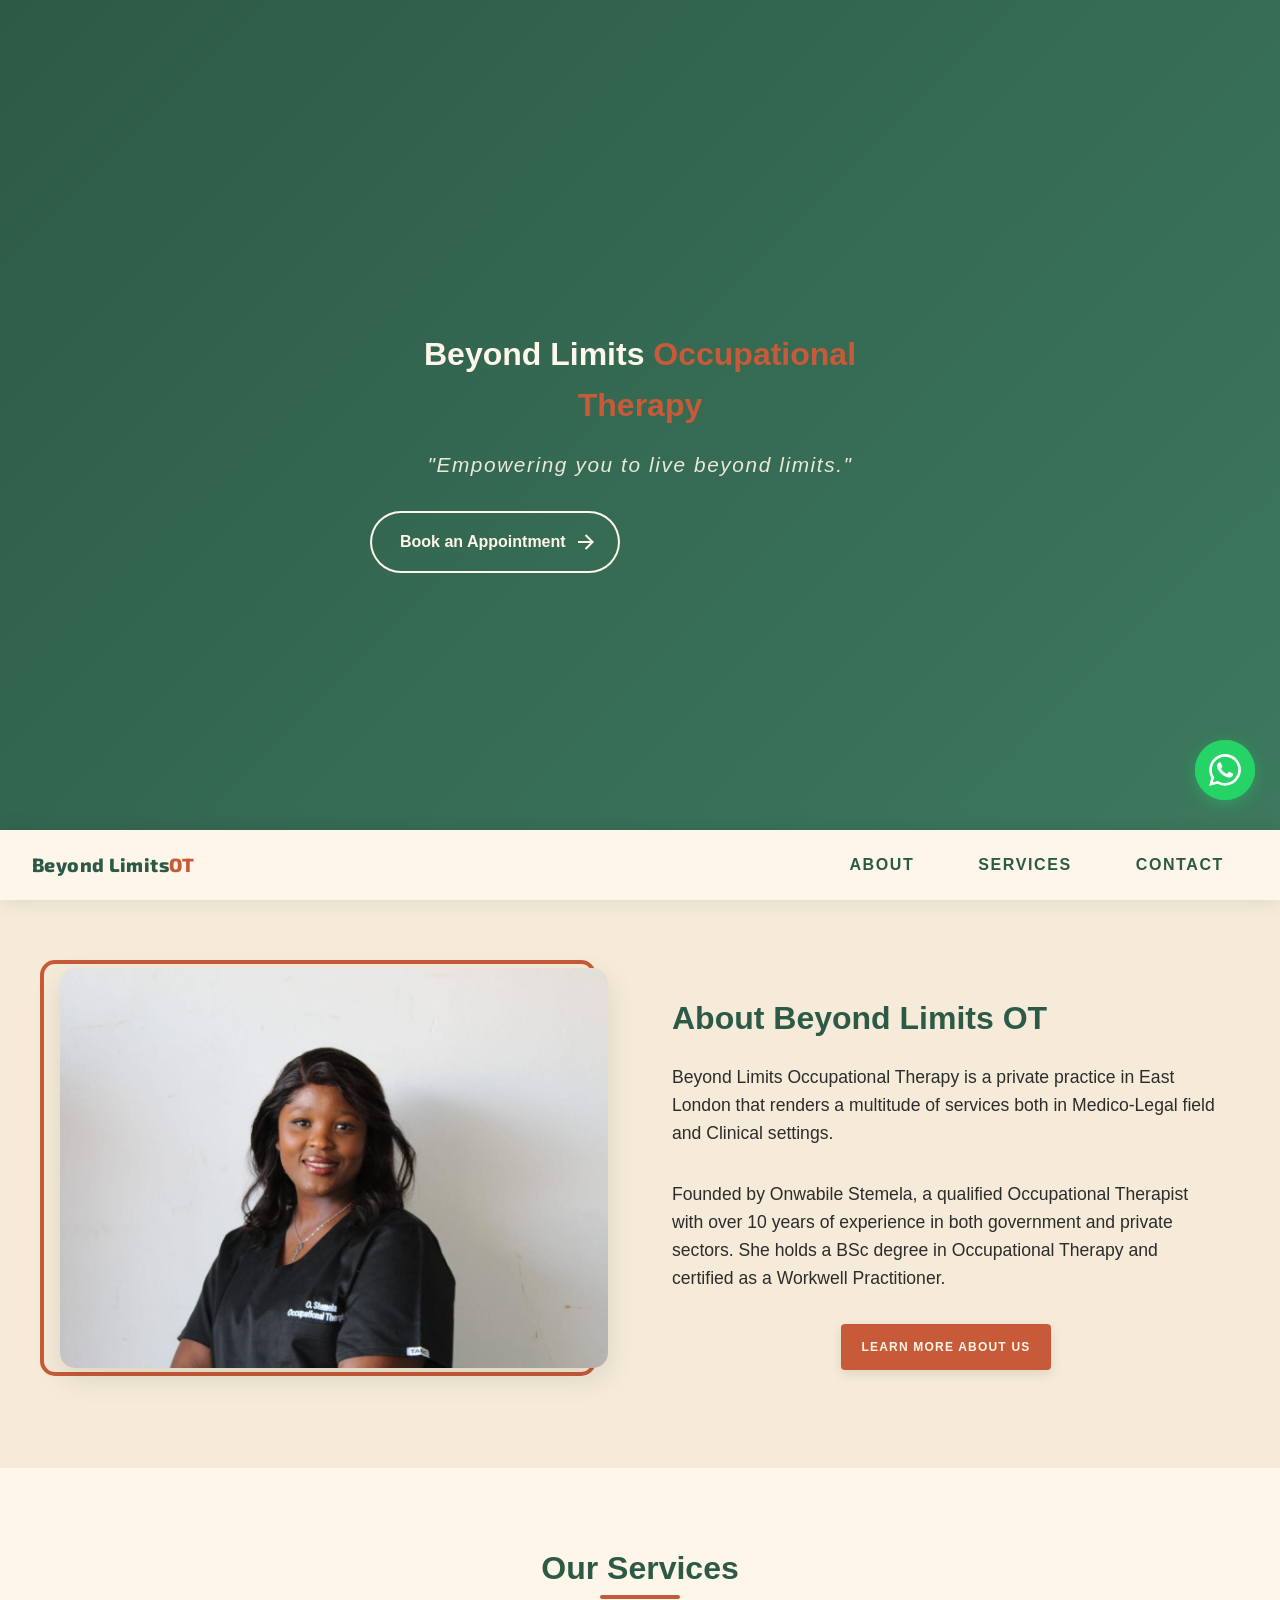
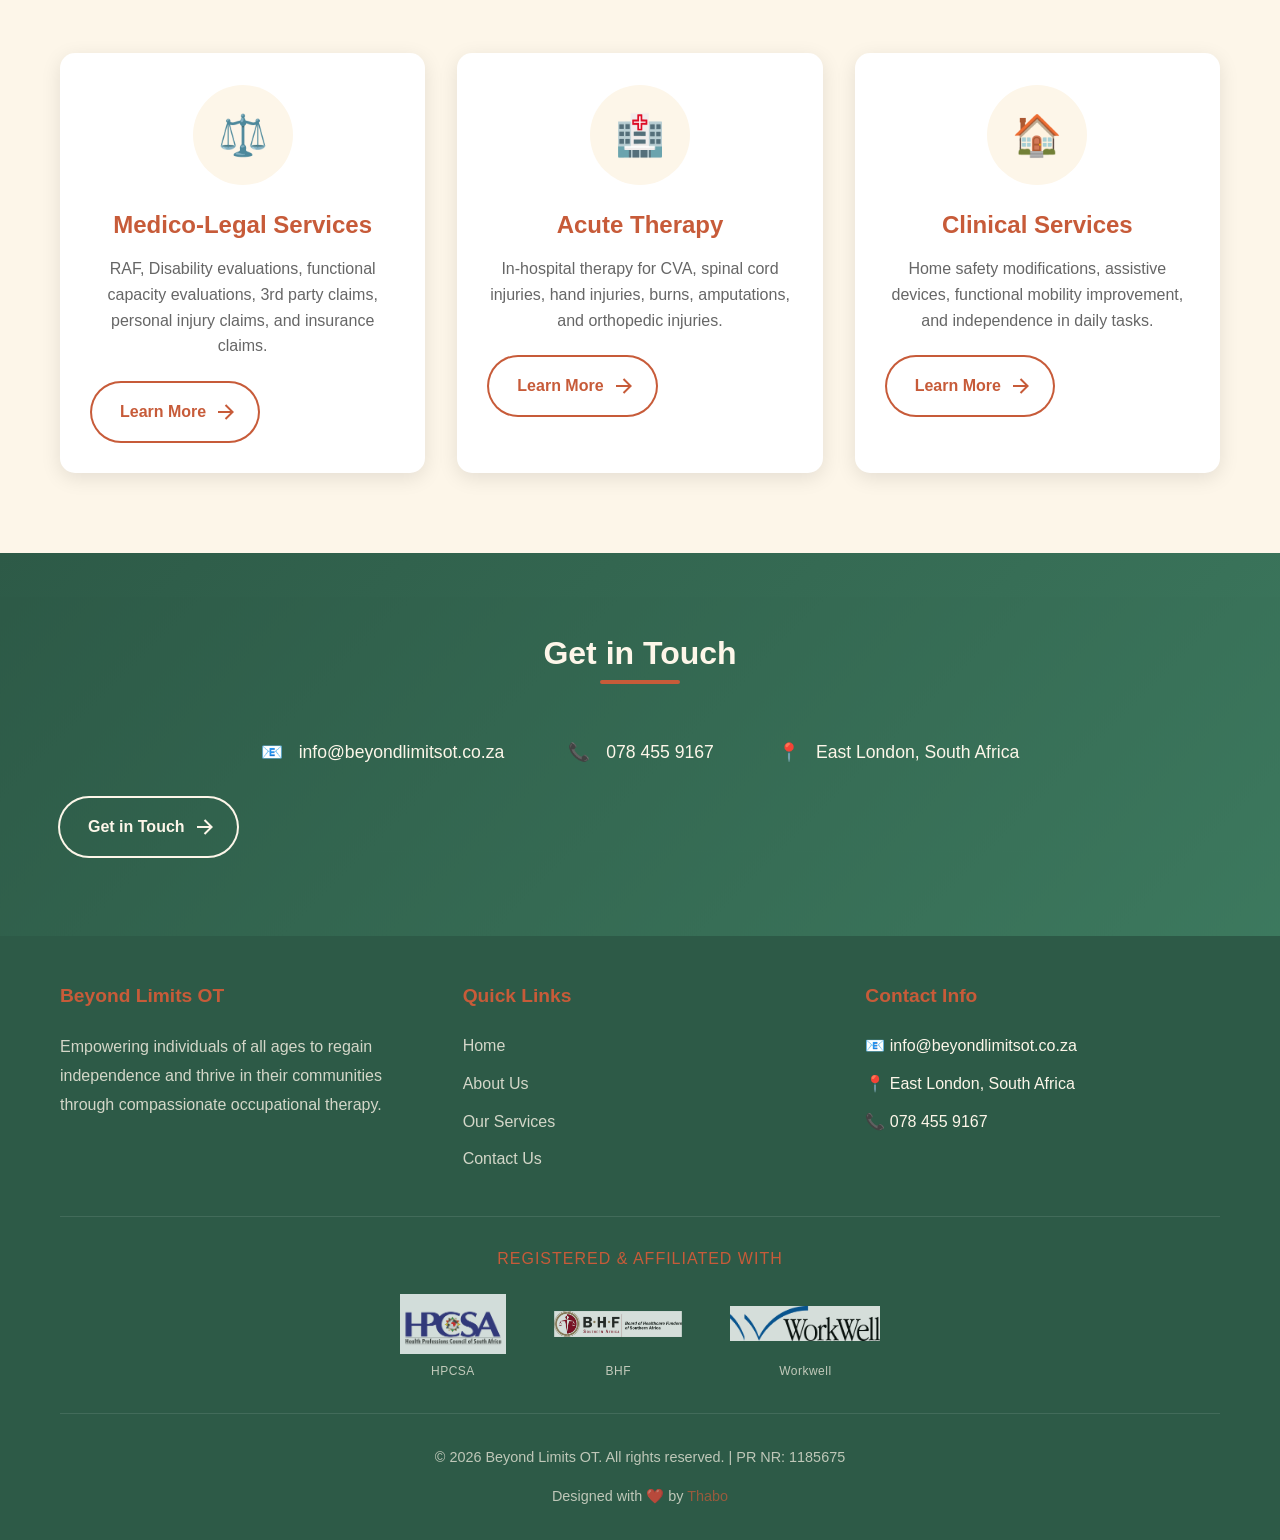
==== commit 487ea7a8: "add signature on footer" ====
--- a/index.html
+++ b/index.html
@@ -215,6 +215,7 @@
             </div>
             <div class="footer-bottom">
                 <p>&copy; 2026 Beyond Limits OT. All rights reserved. | PR NR: 1185675</p>
+                <p>Designed with ❤️ by <a href="https://github.com/thaboxan" target="_blank">Thabo</a></p>
             </div>
         </div>
     </footer>
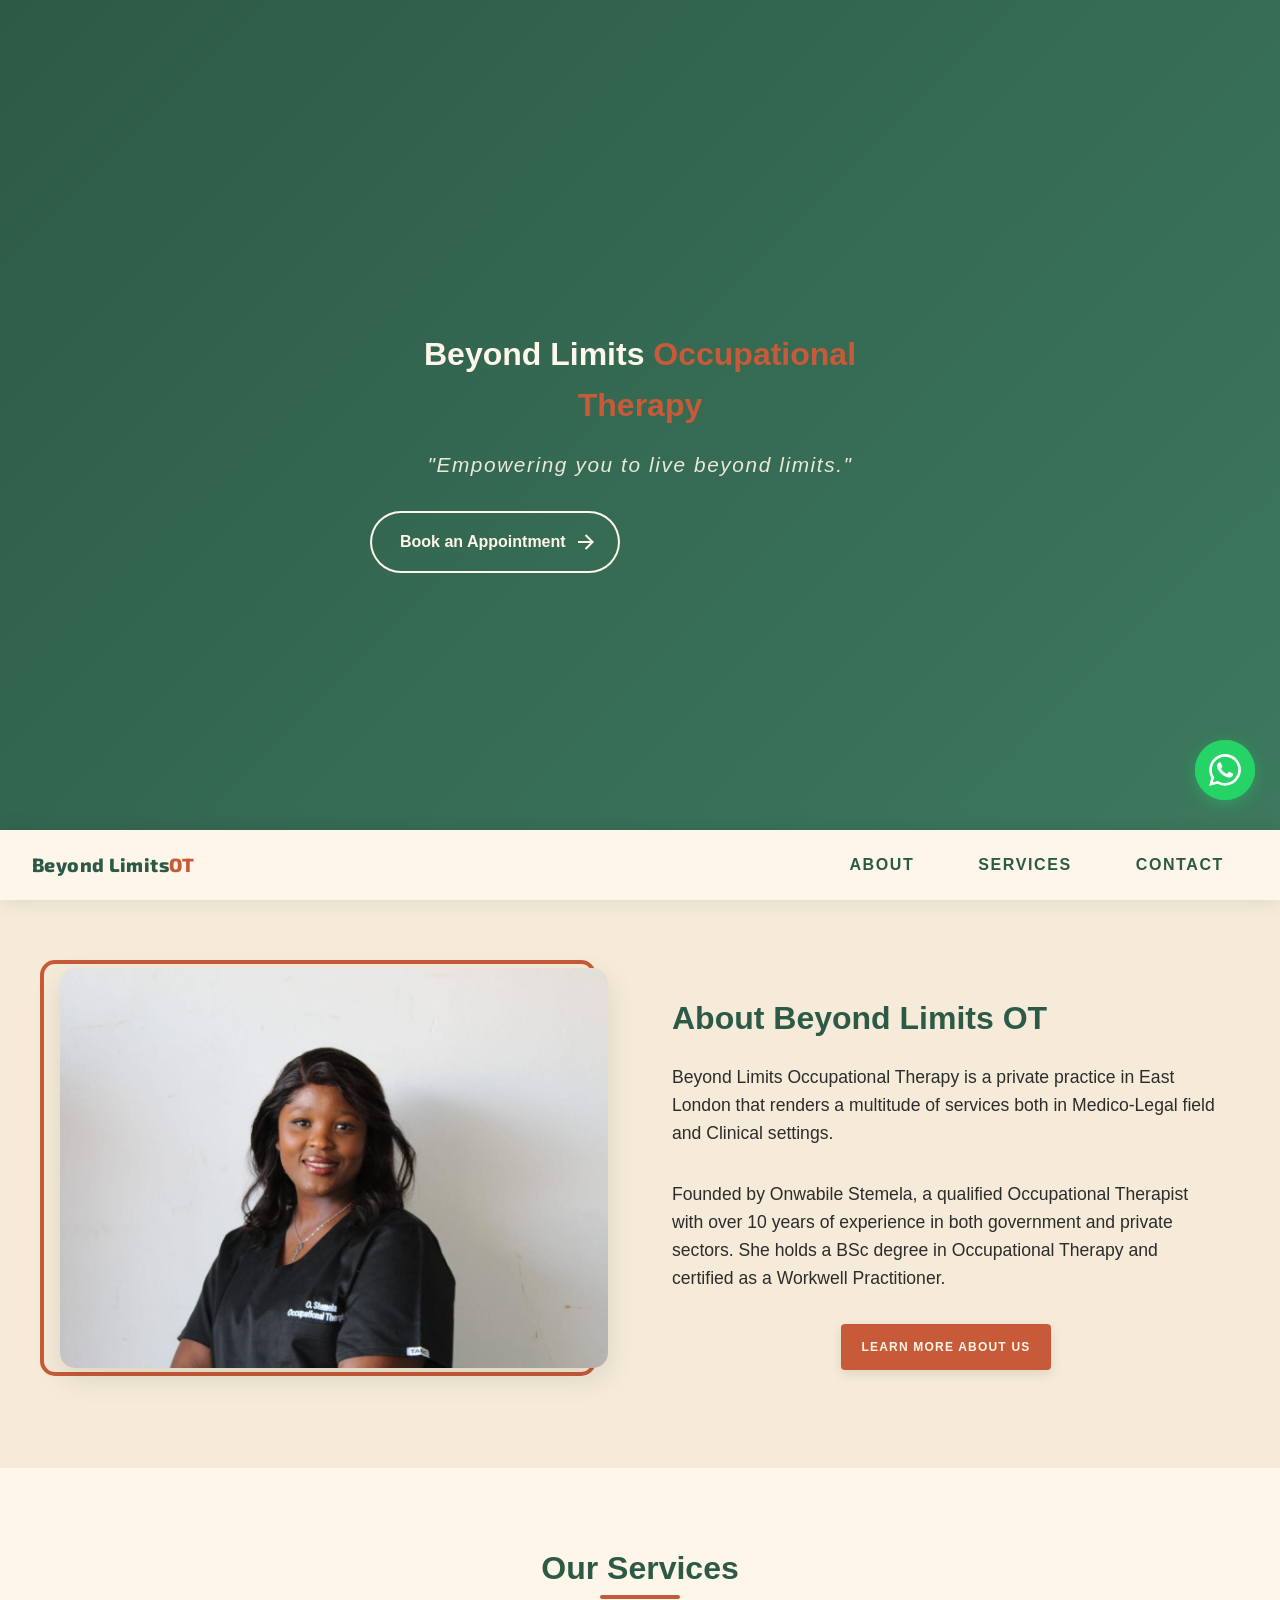
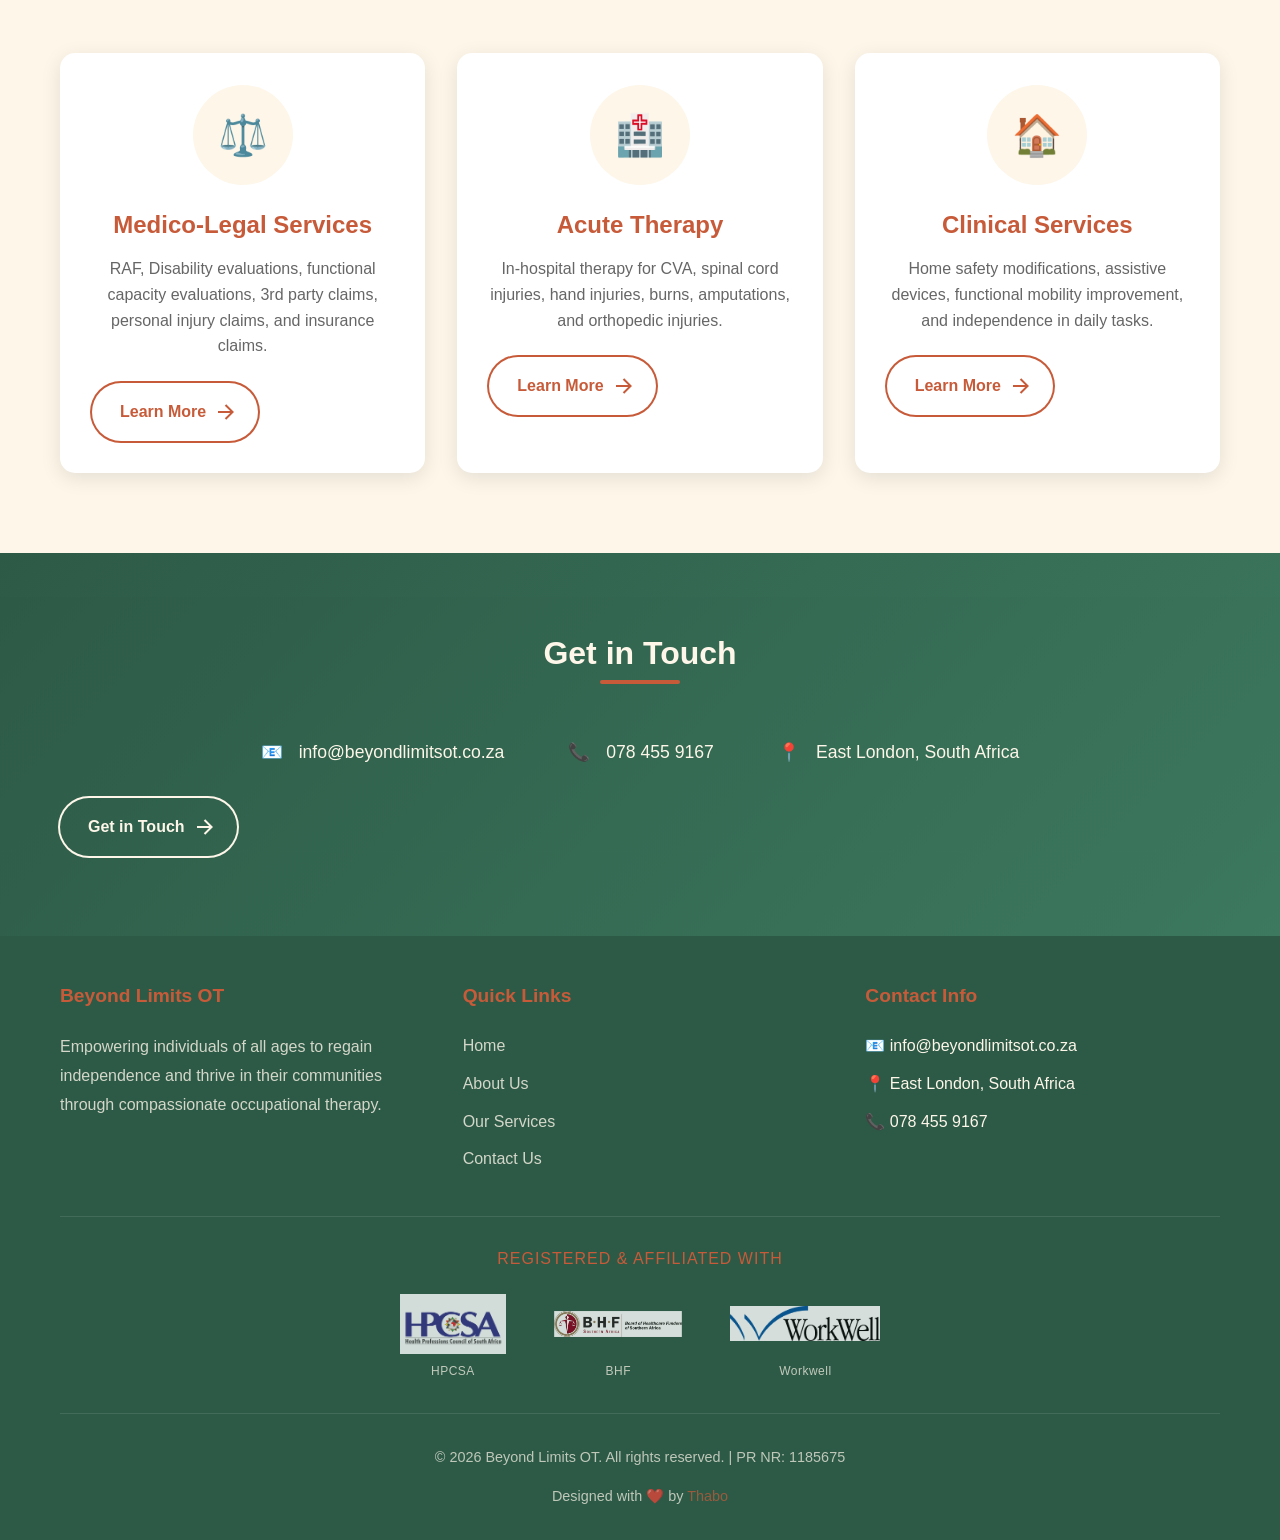
==== commit d4a3787a: "Make footer year dynamic with JavaScript" ====
--- a/index.html
+++ b/index.html
@@ -3,17 +3,169 @@
 <head>
     <meta charset="UTF-8">
     <meta name="viewport" content="width=device-width, initial-scale=1.0">
-    <meta name="description" content="Beyond Limits OT - Occupational Therapy services in East London, South Africa. Empowering you to live beyond limits.">
-    <meta name="keywords" content="Occupational Therapy, OT, East London, South Africa, Pediatric Therapy, Adult Rehabilitation, Workplace Wellness">
-    <title>Beyond Limits OT | Occupational Therapy Services in East London</title>
+    <meta name="description" content="HPCSA Registered Occupational Therapist in Mthatha & East London. Expert RAF assessments, Functional Capacity Evaluations (FCE), disability reports, stroke rehabilitation. Certified Workwell Practitioner. Book now: 078 455 9167">
+    <meta name="keywords" content="Occupational Therapist Mthatha, Occupational Therapist East London, OT near me Eastern Cape, Medico-Legal Occupational Therapist South Africa, RAF Assessment OT, Functional Capacity Evaluation FCE, Disability Evaluation South Africa, Personal Injury Assessment OT, Stroke Rehabilitation East London, Spinal Cord Injury OT, Hand Therapy Eastern Cape, Burns Rehabilitation, Workwell Practitioner South Africa, HPCSA Registered OT, Third Party Claims Assessment, Insurance Claims OT, Medical Negligence OT Report, ADL Assessment, Home Safety Assessment OT, Assistive Devices Occupational Therapy, Wheelchair Assessment, CVA Rehabilitation Mthatha">
+    <meta name="author" content="Onwabile Stemela - Beyond Limits Occupational Therapy">
+    <meta name="robots" content="index, follow, max-snippet:-1, max-image-preview:large, max-video-preview:-1">
+    <meta name="googlebot" content="index, follow">
+    <meta name="geo.region" content="ZA-EC">
+    <meta name="geo.placename" content="East London, Mthatha, Eastern Cape">
+    <meta name="geo.position" content="-33.0153;27.9116">
+    <meta name="ICBM" content="-33.0153, 27.9116">
+    <link rel="canonical" href="https://www.beyondlimitsot.co.za/">
+    
+    <!-- Open Graph / Facebook -->
+    <meta property="og:type" content="website">
+    <meta property="og:url" content="https://www.beyondlimitsot.co.za/">
+    <meta property="og:title" content="Occupational Therapist Mthatha & East London | RAF & FCE Assessments | Beyond Limits OT">
+    <meta property="og:description" content="Expert Medico-Legal OT: RAF assessments, Functional Capacity Evaluations, disability reports. Clinical OT: stroke rehab, spinal injuries, hand therapy. HPCSA registered, 10+ years experience. Call 078 455 9167">
+    <meta property="og:image" content="https://www.beyondlimitsot.co.za/assets/Onwabile.jpeg">
+    <meta property="og:image:width" content="1200">
+    <meta property="og:image:height" content="630">
+    <meta property="og:locale" content="en_ZA">
+    <meta property="og:site_name" content="Beyond Limits Occupational Therapy">
+    
+    <!-- Twitter -->
+    <meta name="twitter:card" content="summary_large_image">
+    <meta name="twitter:url" content="https://www.beyondlimitsot.co.za/">
+    <meta name="twitter:title" content="Occupational Therapist Mthatha & East London | Beyond Limits OT">
+    <meta name="twitter:description" content="HPCSA Registered OT specializing in RAF assessments, FCEs, disability evaluations, stroke & spinal cord injury rehabilitation. Eastern Cape.">
+    <meta name="twitter:image" content="https://www.beyondlimitsot.co.za/assets/Onwabile.jpeg">
+    
+    <!-- Additional SEO Meta Tags -->
+    <meta name="theme-color" content="#2D5A47">
+    <meta name="msapplication-TileColor" content="#2D5A47">
+    <meta name="format-detection" content="telephone=yes">
+    <meta name="mobile-web-app-capable" content="yes">
+    <meta name="apple-mobile-web-app-capable" content="yes">
+    <meta name="apple-mobile-web-app-status-bar-style" content="default">
+    <meta name="apple-mobile-web-app-title" content="Beyond Limits OT">
+    
+    <title>Occupational Therapist Mthatha & East London | RAF Assessments & FCE | Beyond Limits OT</title>
     <link rel="preconnect" href="https://fonts.googleapis.com">
     <link rel="preconnect" href="https://fonts.gstatic.com" crossorigin>
     <link href="https://fonts.googleapis.com/css2?family=Exo+2:wght@700;800&display=swap" rel="stylesheet">
     <link rel="apple-touch-icon" sizes="180x180" href="/apple-touch-icon.png">
-<link rel="icon" type="image/png" sizes="32x32" href="/favicon-32x32.png">
-<link rel="icon" type="image/png" sizes="16x16" href="/favicon-16x16.png">
-<link rel="manifest" href="/site.webmanifest">
+    <link rel="icon" type="image/png" sizes="32x32" href="/favicon-32x32.png">
+    <link rel="icon" type="image/png" sizes="16x16" href="/favicon-16x16.png">
+    <link rel="manifest" href="/site.webmanifest">
     <link rel="stylesheet" href="css/styles.css">
+    
+    <!-- Schema.org Local Business + Medical Business Markup -->
+    <script type="application/ld+json">
+    {
+        "@context": "https://schema.org",
+        "@type": "MedicalBusiness",
+        "@id": "https://www.beyondlimitsot.co.za/#organization",
+        "name": "Beyond Limits Occupational Therapy",
+        "alternateName": ["Beyond Limits OT", "BLOT"],
+        "description": "Expert occupational therapy practice specializing in medico-legal assessments (RAF, FCE, disability evaluations) and clinical rehabilitation (stroke, spinal cord injuries, hand therapy) serving Mthatha, East London and the Eastern Cape.",
+        "url": "https://www.beyondlimitsot.co.za",
+        "telephone": "+27784559167",
+        "email": "info@beyondlimitsot.co.za",
+        "priceRange": "$$",
+        "image": "https://www.beyondlimitsot.co.za/assets/Onwabile.jpeg",
+        "logo": "https://www.beyondlimitsot.co.za/assets/logos/logo.png",
+        "founder": {
+            "@type": "Person",
+            "name": "Onwabile Stemela",
+            "jobTitle": "Occupational Therapist",
+            "description": "HPCSA registered Occupational Therapist with over 10 years experience. BSc in Occupational Therapy, Certified Workwell Practitioner specializing in Functional Capacity Evaluations.",
+            "knowsAbout": ["Medico-Legal Assessments", "RAF Claims", "Functional Capacity Evaluations", "Stroke Rehabilitation", "Spinal Cord Injury Rehabilitation", "Hand Therapy", "Disability Evaluations"]
+        },
+        "address": [
+            {
+                "@type": "PostalAddress",
+                "addressLocality": "East London",
+                "addressRegion": "Eastern Cape",
+                "addressCountry": "ZA"
+            },
+            {
+                "@type": "PostalAddress",
+                "addressLocality": "Mthatha",
+                "addressRegion": "Eastern Cape",
+                "addressCountry": "ZA"
+            }
+        ],
+        "geo": {
+            "@type": "GeoCoordinates",
+            "latitude": "-33.0153",
+            "longitude": "27.9116"
+        },
+        "areaServed": [
+            {"@type": "City", "name": "East London"},
+            {"@type": "City", "name": "Mthatha"},
+            {"@type": "City", "name": "Butterworth"},
+            {"@type": "City", "name": "Komani"},
+            {"@type": "City", "name": "Queenstown"},
+            {"@type": "State", "name": "Eastern Cape"}
+        ],
+        "openingHoursSpecification": [
+            {
+                "@type": "OpeningHoursSpecification",
+                "dayOfWeek": ["Monday", "Tuesday", "Wednesday", "Thursday", "Friday"],
+                "opens": "08:00",
+                "closes": "17:00"
+            }
+        ],
+        "medicalSpecialty": ["Occupational Therapy", "Physical Medicine and Rehabilitation"],
+        "availableService": [
+            {
+                "@type": "MedicalProcedure",
+                "name": "RAF Assessment",
+                "description": "Comprehensive Road Accident Fund occupational therapy assessment for personal injury claims"
+            },
+            {
+                "@type": "MedicalProcedure",
+                "name": "Functional Capacity Evaluation",
+                "description": "Workwell-certified FCE assessment measuring ability to perform work-related tasks"
+            },
+            {
+                "@type": "MedicalProcedure",
+                "name": "Disability Evaluation",
+                "description": "Assessment of functional limitations for insurance and employment purposes"
+            },
+            {
+                "@type": "MedicalProcedure",
+                "name": "Stroke Rehabilitation",
+                "description": "CVA rehabilitation focusing on regaining independence in daily activities"
+            },
+            {
+                "@type": "MedicalProcedure",
+                "name": "Spinal Cord Injury Rehabilitation",
+                "description": "Occupational therapy for spinal cord injury patients"
+            },
+            {
+                "@type": "MedicalProcedure",
+                "name": "Hand Therapy",
+                "description": "Specialized therapy for hand injuries and conditions"
+            }
+        ],
+        "hasCredential": [
+            {
+                "@type": "EducationalOccupationalCredential",
+                "credentialCategory": "Professional License",
+                "name": "HPCSA Registration",
+                "identifier": "PR NR: 1185675",
+                "recognizedBy": {"@type": "Organization", "name": "Health Professions Council of South Africa"}
+            },
+            {
+                "@type": "EducationalOccupationalCredential",
+                "credentialCategory": "Certification",
+                "name": "Workwell Practitioner Certification",
+                "recognizedBy": {"@type": "Organization", "name": "Workwell"}
+            },
+            {
+                "@type": "EducationalOccupationalCredential",
+                "credentialCategory": "Membership",
+                "name": "Board of Healthcare Funders Member",
+                "recognizedBy": {"@type": "Organization", "name": "BHF"}
+            }
+        ],
+        "paymentAccepted": ["Cash", "Credit Card", "Medical Aid", "Attorney Undertaking"],
+        "currenciesAccepted": "ZAR"
+    }
+    </script>
 </head>
 <body>
     <!-- Hero with Sticky Nav -->
@@ -214,7 +366,7 @@
                 </div>
             </div>
             <div class="footer-bottom">
-                <p>&copy; 2026 Beyond Limits OT. All rights reserved. | PR NR: 1185675</p>
+                <p>&copy; <span id="year"></span> Beyond Limits OT. All rights reserved. | PR NR: 1185675</p>
                 <p>Designed with ❤️ by <a href="https://github.com/thaboxan" target="_blank">Thabo</a></p>
             </div>
         </div>
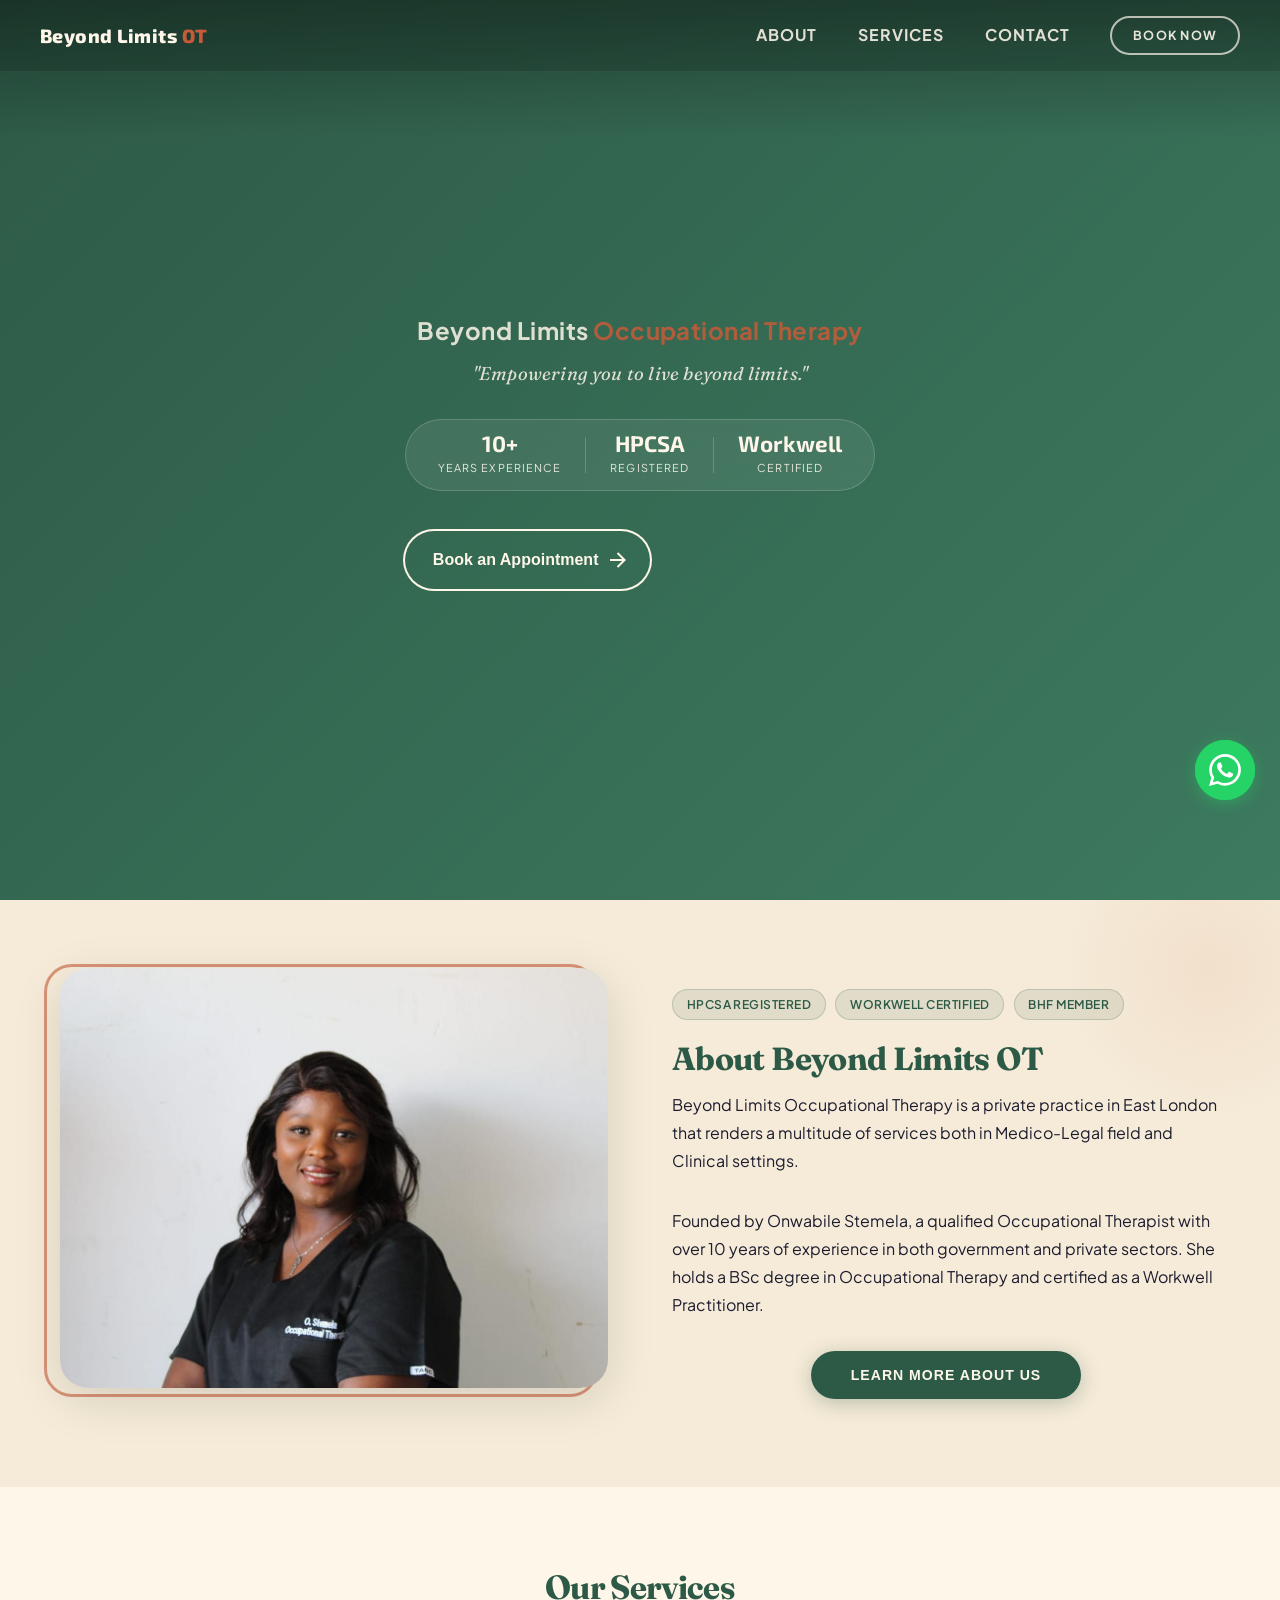
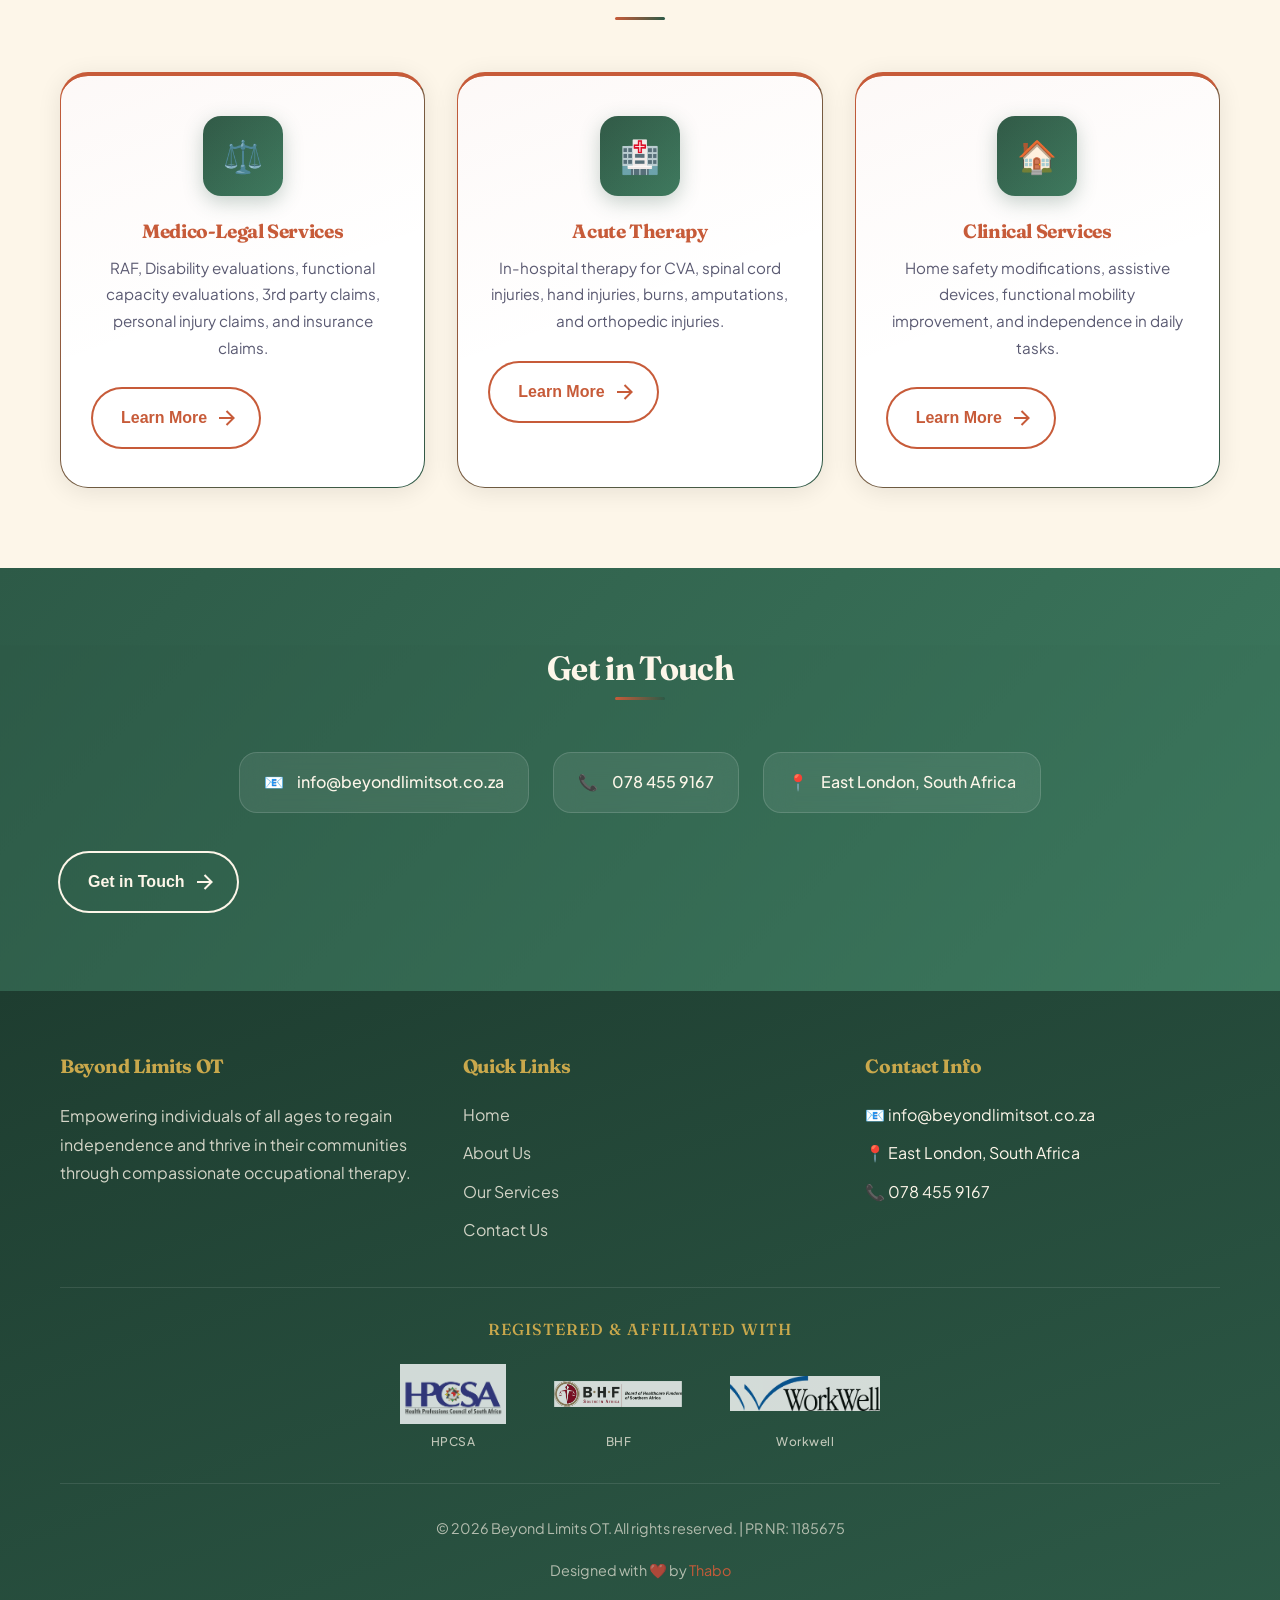
==== commit 2346d5d5: "Modernise site: nav layout, glassmorphism, contrast fixes, Fraunces/Plus Jakarta Sans fonts, mobile " ====
--- a/index.html
+++ b/index.html
@@ -44,7 +44,7 @@
     <title>Occupational Therapist Mthatha & East London | RAF Assessments & FCE | Beyond Limits OT</title>
     <link rel="preconnect" href="https://fonts.googleapis.com">
     <link rel="preconnect" href="https://fonts.gstatic.com" crossorigin>
-    <link href="https://fonts.googleapis.com/css2?family=Exo+2:wght@700;800&display=swap" rel="stylesheet">
+    <link href="https://fonts.googleapis.com/css2?family=Fraunces:ital,opsz,wght@0,9..144,600;0,9..144,700;1,9..144,400&family=Plus+Jakarta+Sans:wght@400;500;600;700&family=Exo+2:wght@700;800&display=swap" rel="stylesheet">
     <link rel="apple-touch-icon" sizes="180x180" href="/apple-touch-icon.png">
     <link rel="icon" type="image/png" sizes="32x32" href="/favicon-32x32.png">
     <link rel="icon" type="image/png" sizes="16x16" href="/favicon-16x16.png">
@@ -174,6 +174,22 @@
             <div class="logo-text">Beyond Limits <span>Occupational Therapy</span></div>
             <!-- <h1>Welcome to Beyond Limits OT</h1> -->
             <p class="tagline">"Empowering you to live beyond limits."</p>
+            <div class="hero-stats">
+                <div class="hero-stat">
+                    <span class="stat-number">10+</span>
+                    <span class="stat-label">Years Experience</span>
+                </div>
+                <div class="hero-stat-divider"></div>
+                <div class="hero-stat">
+                    <span class="stat-number">HPCSA</span>
+                    <span class="stat-label">Registered</span>
+                </div>
+                <div class="hero-stat-divider"></div>
+                <div class="hero-stat">
+                    <span class="stat-number">Workwell</span>
+                    <span class="stat-label">Certified</span>
+                </div>
+            </div>
             <a href="contact.html#contact-form" style="text-decoration: none;">
                 <button class="animated-button">
                     <svg viewBox="0 0 24 24" class="arr-2" xmlns="http://www.w3.org/2000/svg">
@@ -189,17 +205,19 @@
         </div>
         <div class="et-hero-tabs-container">
             <a href="index.html" class="nav-logo">Beyond Limits <span>OT</span></a>
-            <div class="nav-links">
-                <a class="et-hero-tab" href="about.html">About</a>
-                <a class="et-hero-tab" href="services.html">Services</a>
-                <a class="et-hero-tab" href="contact.html">Contact</a>
-                <span class="et-hero-tab-slider"></span>
-            </div>
-            <button class="hamburger" id="hamburger">
-                <span></span>
-                <span></span>
-                <span></span>
-            </button>
+            <div class="nav-right">
+                <div class="nav-links">
+                    <a class="et-hero-tab" href="about.html">About</a>
+                    <a class="et-hero-tab" href="services.html">Services</a>
+                    <a class="et-hero-tab" href="contact.html">Contact</a>
+                </div>
+                <a href="contact.html#contact-form" class="nav-cta">Book Now</a>
+                <button class="hamburger" id="hamburger">
+                    <span></span>
+                    <span></span>
+                    <span></span>
+                </button>
+            </div>
         </div>
     </section>
 
@@ -208,9 +226,14 @@
         <div class="container">
             <div class="about-content">
                 <div class="about-image slide-in-left">
-                    <img src="assets/Onwabile2.jpeg" alt="Therapy session - Placeholder image">
+                    <img src="assets/Onwabile2.jpeg" alt="Onwabile Stemela, HPCSA Registered Occupational Therapist providing therapy services in Mthatha and East London">
                 </div>
                 <div class="about-text slide-in-right">
+                    <div class="credential-chips">
+                        <span class="chip">HPCSA Registered</span>
+                        <span class="chip">Workwell Certified</span>
+                        <span class="chip">BHF Member</span>
+                    </div>
                     <h2>About Beyond Limits OT</h2>
                     <p>Beyond Limits Occupational Therapy is a private practice in East London that renders a multitude of services both in Medico-Legal field and Clinical settings.</p>
                     <p>Founded by Onwabile Stemela, a qualified Occupational Therapist with over 10 years of experience in both government and private sectors. She holds a BSc degree in Occupational Therapy and certified as a Workwell Practitioner.</p>
@@ -352,15 +375,15 @@
                 <h4>Registered & Affiliated With</h4>
                 <div class="affiliation-logos">
                     <a href="https://www.hpcsa.co.za" target="_blank" rel="noopener noreferrer" class="affiliation-item" title="Health Professions Council of South Africa">
-                        <img src="assets/logos/hpcsa-logo.png" alt="HPCSA Logo">
+                        <img src="assets/logos/hpcsa-logo.png" alt="Health Professions Council of South Africa (HPCSA) - Registered Member">
                         <span>HPCSA</span>
                     </a>
                     <a href="https://bhfglobal.com" target="_blank" rel="noopener noreferrer" class="affiliation-item" title="Board of Healthcare Funders">
-                        <img src="assets/logos/Board-of-Health-Funders-logo@2x.png" alt="BHF Logo">
+                        <img src="assets/logos/Board-of-Health-Funders-logo@2x.png" alt="Board of Healthcare Funders (BHF) - Registered Practice">
                         <span>BHF</span>
                     </a>
                     <a href="https://www.workwell.co.za" target="_blank" rel="noopener noreferrer" class="affiliation-item" title="Workwell">
-                        <img src="assets/logos/workwell-logo.png" alt="Workwell Logo">
+                        <img src="assets/logos/workwell-logo.png" alt="Workwell Certified Practitioner - Functional Capacity Evaluation Specialist">
                         <span>Workwell</span>
                     </a>
                 </div>
--- a/css/styles.css
+++ b/css/styles.css
@@ -8,9 +8,20 @@
     --deep-green-light: #3D7A5F;
     --cream: #FDF6E9;
     --cream-dark: #F5EBD8;
-    --text-dark: #2C2C2C;
+    --text-dark: #1C1C2E;
+    --text-mid: #5A5A72;
     --text-light: #FFFFFF;
-    --shadow: rgba(0, 0, 0, 0.1);
+    --surface: #FFFFFF;
+    --shadow: rgba(0, 0, 0, 0.07);
+    --shadow-md: 0 4px 24px rgba(0, 0, 0, 0.09);
+    --shadow-lg: 0 12px 48px rgba(0, 0, 0, 0.13);
+    --radius-sm: 10px;
+    --radius-md: 18px;
+    --radius-lg: 28px;
+    --gold: #C9A84C;
+    --transition: all 0.3s cubic-bezier(0.4, 0, 0.2, 1);
+    --font-heading: 'Fraunces', Georgia, serif;
+    --font-body: 'Plus Jakarta Sans', 'Segoe UI', sans-serif;
 }
 
 * {
@@ -21,38 +32,46 @@
 
 html {
     scroll-behavior: smooth;
+    overflow-x: hidden;
 }
 
 body {
-    font-family: 'Segoe UI', 'Roboto', 'Open Sans', sans-serif;
-    line-height: 1.6;
+    font-family: var(--font-body);
+    line-height: 1.65;
     color: var(--text-dark);
     background-color: var(--cream);
+    -webkit-font-smoothing: antialiased;
+    -moz-osx-font-smoothing: grayscale;
+    overflow-x: hidden;
 }
 
 /* Typography */
 h1, h2, h3, h4 {
-    font-weight: 600;
-    line-height: 1.3;
+    font-family: var(--font-heading);
+    font-weight: 700;
+    line-height: 1.2;
     margin-bottom: 1rem;
+    letter-spacing: -0.02em;
 }
 
 h1 {
-    font-size: 2.5rem;
+    font-size: 2.75rem;
 }
 
 h2 {
-    font-size: 2rem;
+    font-size: 2.1rem;
     color: var(--deep-green);
 }
 
 h3 {
-    font-size: 1.5rem;
+    font-size: 1.35rem;
     color: var(--terracotta);
 }
 
 p {
     margin-bottom: 1rem;
+    color: var(--text-mid);
+    line-height: 1.75;
 }
 
 a {
@@ -96,6 +115,19 @@
     opacity: 0.2;
 }
 
+/* Top gradient to ensure nav text readability over hero */
+.et-hero-tabs::after {
+    content: '';
+    position: absolute;
+    top: 0;
+    left: 0;
+    right: 0;
+    height: 140px;
+    background: linear-gradient(to bottom, rgba(0, 0, 0, 0.35) 0%, transparent 100%);
+    z-index: 1;
+    pointer-events: none;
+}
+
 .et-hero-tabs .hero-content {
     position: relative;
     z-index: 1;
@@ -103,10 +135,12 @@
 }
 
 .et-hero-tabs .logo-text {
-    font-size: 2rem;
+    font-size: 1.5rem;
     font-weight: 700;
     color: var(--cream);
-    margin-bottom: 1rem;
+    margin-bottom: 0.5rem;
+    opacity: 0.85;
+    letter-spacing: 0.02em;
 }
 
 .et-hero-tabs .logo-text span {
@@ -114,19 +148,94 @@
 }
 
 .et-hero-tabs h1 {
-    font-size: 3rem;
-    margin: 0 0 1rem 0;
-    letter-spacing: 0.1rem;
+    font-size: 3.2rem;
+    margin: 0 0 0.75rem 0;
+    letter-spacing: -0.03em;
     color: var(--cream);
+    line-height: 1.15;
 }
 
 .et-hero-tabs .tagline {
-    font-size: 1.3rem;
-    letter-spacing: 0.1rem;
-    opacity: 0.9;
+    font-size: 1.15rem;
+    opacity: 0.85;
     color: var(--cream);
+    /* Fraunces italic adds warmth and editorial elegance to the hero tagline */
+    font-family: var(--font-heading);
     font-style: italic;
-    margin-bottom: 2rem;
+    font-weight: 400;
+    margin-bottom: 0;
+    letter-spacing: 0.01em;
+}
+
+/* Hero Statistics */
+.hero-stats {
+    display: flex;
+    align-items: center;
+    gap: 1.5rem;
+    margin: 1.75rem 0 2.5rem;
+    justify-content: center;
+    flex-wrap: wrap;
+    /* glass pill */
+    background: rgba(255, 255, 255, 0.08);
+    backdrop-filter: blur(12px);
+    -webkit-backdrop-filter: blur(12px);
+    border: 1px solid rgba(253, 246, 233, 0.18);
+    border-radius: 100px;
+    padding: 0.85rem 2rem;
+}
+
+.hero-stat {
+    display: flex;
+    flex-direction: column;
+    align-items: center;
+    gap: 0.2rem;
+}
+
+.hero-stat .stat-number {
+    font-size: 1.4rem;
+    font-weight: 700;
+    /* cream gives 9.8:1 contrast on deep-green — replaces failing terracotta (1.78:1) */
+    color: var(--cream);
+    font-family: 'Exo 2', sans-serif;
+    line-height: 1;
+}
+
+.hero-stat .stat-label {
+    font-size: 0.68rem;
+    text-transform: uppercase;
+    letter-spacing: 0.1em;
+    /* 0.9 opacity gives ~6.1:1 contrast — was 0.65 which failed AA (3.7:1) */
+    color: rgba(253, 246, 233, 0.9);
+    white-space: nowrap;
+}
+
+.hero-stat-divider {
+    width: 1px;
+    height: 36px;
+    background: rgba(253, 246, 233, 0.2);
+    flex-shrink: 0;
+}
+
+/* Credential Chips */
+.credential-chips {
+    display: flex;
+    gap: 0.6rem;
+    flex-wrap: wrap;
+    margin-bottom: 1.25rem;
+}
+
+.chip {
+    display: inline-flex;
+    align-items: center;
+    padding: 0.3rem 0.85rem;
+    background: rgba(45, 90, 71, 0.1);
+    color: var(--deep-green);
+    border: 1px solid rgba(45, 90, 71, 0.2);
+    border-radius: 100px;
+    font-size: 0.75rem;
+    font-weight: 600;
+    letter-spacing: 0.04em;
+    text-transform: uppercase;
 }
 
 .et-hero-tabs-container {
@@ -135,57 +244,89 @@
     justify-content: space-between;
     align-items: center;
     position: absolute;
-    bottom: 0;
+    top: 0;
     width: 100%;
-    height: 70px;
-    box-shadow: 0 0 20px rgba(0, 0, 0, 0.1);
-    background: var(--cream);
+    height: 72px;
+    /* subtle glass tint over the hero gradient */
+    background: rgba(0, 0, 0, 0.12);
+    backdrop-filter: blur(10px);
+    -webkit-backdrop-filter: blur(10px);
+    border-bottom: 1px solid rgba(255, 255, 255, 0.06);
     z-index: 1000;
-    padding: 0 2rem;
+    padding: 0 2.5rem;
+    transition: background 0.4s ease, box-shadow 0.4s ease, backdrop-filter 0.4s ease;
 }
 
 .et-hero-tabs-container--top {
     position: fixed;
     top: 0;
     bottom: auto;
-    box-shadow: 0 2px 15px rgba(0, 0, 0, 0.15);
+    background: rgba(253, 246, 233, 0.88);
+    backdrop-filter: blur(22px);
+    -webkit-backdrop-filter: blur(22px);
+    border-bottom: 1px solid rgba(45, 90, 71, 0.12);
+    box-shadow: 0 2px 32px rgba(0, 0, 0, 0.08);
     z-index: 99999;
 }
 
+/* Right-side nav group — links + cta + hamburger */
+.nav-right {
+    display: flex;
+    align-items: center;
+    height: 100%;
+}
+
 .et-hero-tab {
     display: flex;
     justify-content: center;
     align-items: center;
-    padding: 0 1.5rem;
-    color: var(--deep-green);
-    letter-spacing: 0.1rem;
-    transition: all 0.5s ease;
-    font-size: 0.9rem;
-    font-weight: 600;
+    height: 100%;
+    padding: 0 1.25rem;
+    color: rgba(253, 246, 233, 0.88);
+    letter-spacing: 0.07em;
+    font-size: 0.82rem;
+    font-weight: 700;
     text-transform: uppercase;
+    position: relative;
+    transition: color 0.3s ease;
+    text-decoration: none;
+}
+
+.et-hero-tab::after {
+    content: '';
+    position: absolute;
+    bottom: 14px;
+    left: 50%;
+    right: 50%;
+    height: 2px;
+    background: var(--terracotta);
+    border-radius: 2px;
+    transition: left 0.3s ease, right 0.3s ease;
 }
 
 .et-hero-tab:hover {
     color: var(--cream);
-    background: var(--terracotta);
-    transition: all 0.5s ease;
-}
-
-.et-hero-tab.active {
+    background: transparent;
+}
+
+.et-hero-tab:hover::after,
+.et-hero-tab.active::after {
+    left: 1.25rem;
+    right: 1.25rem;
+}
+
+.et-hero-tabs-container--top .et-hero-tab {
+    color: var(--text-dark);
+}
+
+.et-hero-tabs-container--top .et-hero-tab:hover,
+.et-hero-tabs-container--top .et-hero-tab.active {
     color: var(--terracotta);
-}
-
-.et-hero-tab.active:hover {
-    color: var(--cream);
+    background: transparent;
 }
 
 .et-hero-tab-slider {
-    position: absolute;
-    bottom: 0;
-    width: 0;
-    height: 6px;
-    background: var(--terracotta);
-    transition: left 0.3s ease, width 0.3s ease;
+    display: none;
 }
 
 /* Nav Links Container */
@@ -193,8 +334,49 @@
     display: flex;
     flex-direction: row;
     height: 100%;
+    align-items: center;
     position: relative;
-    gap: 1rem;
+    gap: 0;
+}
+
+/* Nav CTA Button */
+.nav-cta {
+    display: inline-flex;
+    align-items: center;
+    margin-left: 1.25rem;
+    padding: 0.48rem 1.3rem;
+    background: transparent;
+    color: rgba(253, 246, 233, 0.9) !important;
+    border: 2px solid rgba(253, 246, 233, 0.7);
+    border-radius: 50px;
+    font-size: 0.78rem;
+    font-weight: 700;
+    letter-spacing: 0.1em;
+    text-transform: uppercase;
+    transition: all 0.3s ease;
+    white-space: nowrap;
+    text-decoration: none;
+}
+
+.nav-cta:hover {
+    background: rgba(253, 246, 233, 0.15);
+    border-color: var(--cream);
+    color: var(--cream) !important;
+    transform: translateY(-1px);
+}
+
+.et-hero-tabs-container--top .nav-cta {
+    background: var(--terracotta);
+    color: var(--cream) !important;
+    border-color: var(--terracotta);
+}
+
+.et-hero-tabs-container--top .nav-cta:hover {
+    background: var(--terracotta-dark);
+    border-color: var(--terracotta-dark);
+    color: var(--cream) !important;
+    box-shadow: 0 4px 16px rgba(199, 91, 57, 0.4);
+    transform: translateY(-1px);
 }
 
 /* Nav Logo */
@@ -203,18 +385,30 @@
     align-items: center;
     font-size: 1.2rem;
     font-weight: 800;
-    color: var(--deep-green);
+    color: var(--cream);
     white-space: nowrap;
     font-family: 'Exo 2', sans-serif;
     letter-spacing: 0.02em;
+    transition: color 0.3s ease, opacity 0.3s ease;
 }
 
 .nav-logo span {
     color: var(--terracotta);
+    margin-left: 0.25em;
 }
 
 .nav-logo:hover {
+    color: var(--cream);
+    opacity: 0.88;
+}
+
+.et-hero-tabs-container--top .nav-logo {
     color: var(--deep-green);
+}
+
+.et-hero-tabs-container--top .nav-logo:hover {
+    color: var(--deep-green);
+    opacity: 0.82;
 }
 
 /* Hamburger Menu */
@@ -224,20 +418,25 @@
     justify-content: center;
     align-items: center;
     cursor: pointer;
-    padding: 10px 15px;
+    padding: 8px;
     background: transparent;
     border: none;
     z-index: 999999;
     position: relative;
+    gap: 5px;
 }
 
 .hamburger span {
     display: block;
-    width: 25px;
-    height: 3px;
-    background-color: var(--deep-green);
-    margin: 3px 0;
-    transition: all 0.3s ease;
+    width: 22px;
+    height: 2px;
+    background-color: var(--cream);
+    transition: all 0.35s cubic-bezier(0.23, 1, 0.32, 1);
+    transform-origin: center;
+}
+
+.et-hero-tabs-container--top .hamburger span {
+    background-color: var(--text-dark);
 }
 
 .hamburger.active span:nth-child(1) {
@@ -246,10 +445,11 @@
 
 .hamburger.active span:nth-child(2) {
     opacity: 0;
+    transform: scaleX(0);
 }
 
 .hamburger.active span:nth-child(3) {
-    transform: rotate(-45deg) translate(7px, -6px);
+    transform: rotate(-45deg) translate(5px, -5px);
 }
 
 /* Mobile Styles */
@@ -263,14 +463,22 @@
     }
     
     .et-hero-tabs-container {
-        height: 60px;
-        justify-content: space-between;
+        height: 64px;
+        padding: 0 1rem;
+    }
+    
+    .nav-right {
+        display: flex;
         align-items: center;
-        padding: 0 10px;
-    }
-    
+        height: 100%;
+    }
+
     .nav-logo {
         display: flex;
+    }
+    
+    .nav-cta {
+        display: none;
     }
     
     .hamburger {
@@ -280,37 +488,46 @@
     
     .nav-links {
         display: none;
-        position: absolute;
-        top: 60px;
+        position: fixed;
+        top: 64px;
         left: 0;
         right: 0;
         flex-direction: column;
-        background-color: #FDF6E9;
-        box-shadow: 0 10px 20px rgba(0, 0, 0, 0.1);
-        z-index: 999;
+        background: var(--cream);
+        box-shadow: 0 8px 40px rgba(0, 0, 0, 0.18);
+        z-index: 99998;
+        border-top: 1px solid var(--cream-dark);
+        height: auto;
         gap: 0;
     }
     
     .nav-links.active {
         display: flex;
-        background-color: #FDF6E9;
     }
     
     .et-hero-tab {
-        height: 50px;
-        font-size: 0.9rem;
+        height: 56px;
+        padding: 0 2rem;
+        justify-content: center;
+        color: var(--text-dark) !important;
         border-bottom: 1px solid var(--cream-dark);
-        background-color: #FDF6E9;
+        font-size: 0.88rem;
+        background: var(--cream);
+    }
+    
+    .et-hero-tab::after {
+        display: none;
     }
     
     .et-hero-tab:hover,
     .et-hero-tab:focus {
-        background: var(--terracotta);
-        color: var(--cream);
-    }
-    
-    .et-hero-tab-slider {
-        display: none;
+        background: var(--cream-dark) !important;
+        color: var(--terracotta) !important;
+    }
+    
+    .et-hero-tab.active {
+        color: var(--terracotta) !important;
+        background: var(--cream-dark);
     }
     
     /* Center buttons on mobile */
@@ -320,6 +537,31 @@
         flex-direction: column;
         align-items: center;
         text-align: center;
+        width: 100%;
+    }
+
+    /* Reduce slide offset so elements don't overflow on narrow screens */
+    .slide-in-left  { transform: translateX(-24px); }
+    .slide-in-right { transform: translateX(24px); }
+    .slide-in-left.is-visible,
+    .slide-in-right.is-visible { transform: translateX(0); }
+
+    /* Center text in stacked grid sections */
+    .about-text,
+    .profile-text {
+        text-align: center;
+    }
+
+    .credential-chips {
+        justify-content: center;
+    }
+
+    .hero-stats {
+        gap: 1rem;
+    }
+
+    .hero-stat-divider {
+        height: 28px;
     }
     
     .animated-button {
@@ -408,21 +650,6 @@
 nav ul li a.active {
     background-color: var(--cream);
     color: var(--text-light);
-}
-
-/* Mobile Navigation */
-.hamburger {
-    display: none;
-    flex-direction: column;
-    cursor: pointer;
-    gap: 5px;
-}
-
-.hamburger span {
-    width: 25px;
-    height: 3px;
-    background-color: var(--deep-green);
-    transition: all 0.3s ease;
 }
 
 /* Hero Section */
@@ -688,7 +915,7 @@
 .animated-button:hover {
   box-shadow: 0 0 0 12px transparent;
   color: #212121;
-  border-radius: 8px;
+  border-radius: 100px;
 }
 
 .animated-button:hover .arr-1 {
@@ -735,7 +962,7 @@
 .animated-button.btn-alt:hover {
   box-shadow: 0 0 0 12px transparent;
   color: var(--cream);
-  border-radius: 8px;
+  border-radius: 100px;
 }
 
 .animated-button.btn-alt:hover svg {
@@ -758,25 +985,28 @@
   outline: 0;
   display: inline-flex;
   align-items: center;
-  justify-content: space-between;
-  background: var(--terracotta);
+  justify-content: center;
+  gap: 0.5rem;
+  background: var(--deep-green);
   min-width: 200px;
   border: 0;
-  border-radius: 4px;
-  box-shadow: 0 4px 12px rgba(0, 0, 0, .1);
-  box-sizing: border-box;
-  padding: 16px 20px;
+  border-radius: 100px;
+  box-shadow: 0 4px 20px rgba(45, 90, 71, 0.3);
+  padding: 16px 32px;
   color: var(--cream);
-  font-size: 12px;
+  font-size: 0.88rem;
   font-weight: 600;
-  letter-spacing: 1.2px;
+  letter-spacing: 1px;
   text-transform: uppercase;
   overflow: hidden;
   cursor: pointer;
+  transition: var(--transition);
 }
 
 .ripple-button:hover {
-  opacity: .95;
+  background: var(--deep-green-light);
+  box-shadow: 0 6px 28px rgba(45, 90, 71, 0.4);
+  transform: translateY(-2px);
 }
 
 .ripple-button .ripple-animation {
@@ -807,23 +1037,37 @@
 .section-title h2 {
     position: relative;
     display: inline-block;
+    font-variation-settings: 'opsz' 72;
 }
 
 .section-title h2::after {
     content: '';
     position: absolute;
-    bottom: -10px;
+    bottom: -12px;
     left: 50%;
     transform: translateX(-50%);
-    width: 80px;
-    height: 4px;
-    background-color: var(--terracotta);
+    width: 50px;
+    height: 3px;
+    background: linear-gradient(90deg, var(--terracotta), var(--deep-green));
     border-radius: 2px;
 }
 
 /* About Preview */
 .about-preview {
     background-color: var(--cream-dark);
+    position: relative;
+    overflow: hidden;
+}
+
+.about-preview::before {
+    content: '';
+    position: absolute;
+    top: -80px;
+    right: -80px;
+    width: 300px;
+    height: 300px;
+    background: radial-gradient(circle, rgba(199,91,57,0.08) 0%, transparent 70%);
+    pointer-events: none;
 }
 
 .about-content {
@@ -839,30 +1083,32 @@
 
 .about-image img {
     width: 100%;
-    height: 400px;
+    height: 420px;
     object-fit: cover;
-    border-radius: 15px;
-    box-shadow: 0 10px 30px var(--shadow);
+    border-radius: var(--radius-lg);
+    box-shadow: var(--shadow-lg);
 }
 
 .about-image::before {
     content: '';
     position: absolute;
-    top: -20px;
-    left: -20px;
+    top: -16px;
+    left: -16px;
     width: 100%;
     height: 100%;
-    border: 4px solid var(--terracotta);
-    border-radius: 15px;
+    border: 3px solid var(--terracotta);
+    border-radius: var(--radius-lg);
     z-index: -1;
+    opacity: 0.6;
 }
 
 .about-text h2 {
-    margin-bottom: 1.5rem;
+    margin-bottom: 0.75rem;
+    font-size: 2rem;
 }
 
 .about-text p {
-    font-size: 1.1rem;
+    font-size: 1rem;
     color: var(--text-dark);
     margin-bottom: 2rem;
 }
@@ -879,41 +1125,65 @@
 }
 
 .service-card {
-    background-color: var(--text-light);
-    padding: 2rem;
-    border-radius: 15px;
+    background-color: var(--surface);
+    padding: 2.5rem 2rem;
+    border-radius: var(--radius-lg);
     text-align: center;
-    box-shadow: 0 5px 20px var(--shadow);
-    transition: all 0.3s ease;
+    box-shadow: var(--shadow-md);
+    transition: var(--transition);
+    border-top: 4px solid transparent;
+    background-image: linear-gradient(var(--surface), var(--surface)),
+                      linear-gradient(135deg, var(--terracotta), var(--deep-green));
+    background-origin: border-box;
+    background-clip: padding-box, border-box;
+    border: 1px solid transparent;
+    border-top: 4px solid var(--terracotta);
+    position: relative;
+    overflow: hidden;
+}
+
+.service-card::before {
+    content: '';
+    position: absolute;
+    inset: 0;
+    background: linear-gradient(160deg, rgba(199,91,57,0.04) 0%, transparent 55%);
+    pointer-events: none;
 }
 
 .service-card:hover {
-    transform: translateY(-10px);
-    box-shadow: 0 15px 40px var(--shadow);
+    transform: translateY(-8px);
+    box-shadow: var(--shadow-lg);
+    border-top-color: var(--deep-green);
+}
+
+.service-card h3 {
+    margin-bottom: 0.75rem;
+    font-size: 1.2rem;
+}
+
+.service-card p {
+    font-size: 0.95rem;
+    margin-bottom: 1.75rem;
 }
 
 .service-icon {
-    width: 100px;
-    height: 100px;
+    width: 80px;
+    height: 80px;
     margin: 0 auto 1.5rem;
-    background-color: var(--cream);
-    border-radius: 50%;
+    background: linear-gradient(135deg, var(--deep-green) 0%, var(--deep-green-light) 100%);
+    border-radius: var(--radius-md);
     display: flex;
     align-items: center;
     justify-content: center;
-    font-size: 2.5rem;
-}
-
-.service-card h3 {
-    margin-bottom: 1rem;
-}
-
-.service-card p {
-    color: #666;
-    margin-bottom: 1.5rem;
-}
-
-/* Contact Preview */
+    font-size: 2rem;
+    box-shadow: 0 6px 20px rgba(45, 90, 71, 0.28);
+    transition: var(--transition);
+}
+
+.service-card:hover .service-icon {
+    transform: scale(1.08) rotate(-4deg);
+    box-shadow: 0 8px 28px rgba(45, 90, 71, 0.38);
+}
 .contact-preview {
     background: linear-gradient(135deg, var(--deep-green) 0%, var(--deep-green-light) 100%);
     color: var(--cream);
@@ -924,6 +1194,10 @@
     color: var(--cream);
 }
 
+.contact-preview p {
+    color: rgba(253, 246, 233, 0.9);
+}
+
 .contact-preview .section-title h2::after {
     background-color: var(--terracotta);
 }
@@ -931,16 +1205,32 @@
 .contact-info {
     display: flex;
     justify-content: center;
-    gap: 4rem;
-    margin-bottom: 2rem;
+    gap: 1.5rem;
+    margin-bottom: 2.5rem;
     flex-wrap: wrap;
 }
 
 .contact-item {
     display: flex;
     align-items: center;
-    gap: 1rem;
-    font-size: 1.1rem;
+    gap: 0.85rem;
+    font-size: 1rem;
+    font-weight: 500;
+    color: var(--cream);
+    /* glass card on dark green background */
+    background: rgba(255, 255, 255, 0.08);
+    backdrop-filter: blur(14px);
+    -webkit-backdrop-filter: blur(14px);
+    border: 1px solid rgba(255, 255, 255, 0.14);
+    border-radius: var(--radius-md);
+    padding: 1rem 1.5rem;
+    transition: var(--transition);
+}
+
+.contact-item:hover {
+    background: rgba(255, 255, 255, 0.14);
+    transform: translateY(-3px);
+    box-shadow: 0 8px 32px rgba(0, 0, 0, 0.18);
 }
 
 .contact-item i {
@@ -950,21 +1240,36 @@
 
 /* Page Header */
 .page-header {
-    background: linear-gradient(135deg, var(--deep-green) 0%, var(--deep-green-light) 100%);
-    padding: 8rem 0 4rem;
+    background: linear-gradient(135deg, var(--deep-green) 0%, var(--deep-green-light) 60%, #4a8f72 100%);
+    padding: 8rem 0 5rem;
     text-align: center;
     margin-top: 70px;
+    position: relative;
+    overflow: hidden;
+}
+
+.page-header::after {
+    content: '';
+    position: absolute;
+    bottom: -2px;
+    left: 0;
+    right: 0;
+    height: 60px;
+    background: var(--cream);
+    clip-path: ellipse(55% 100% at 50% 100%);
 }
 
 .page-header h1 {
     color: var(--cream);
-    margin-bottom: 1rem;
+    margin-bottom: 0.75rem;
+    font-size: 2.8rem;
+    letter-spacing: -0.03em;
 }
 
 .page-header p {
     color: var(--cream);
-    opacity: 0.9;
-    font-size: 1.2rem;
+    opacity: 0.85;
+    font-size: 1.1rem;
 }
 
 /* About Page */
@@ -1025,11 +1330,17 @@
     grid-template-columns: 1fr 1fr;
     gap: 4rem;
     align-items: center;
-    margin-bottom: 5rem;
+    margin-bottom: 4rem;
     padding: 3rem;
-    background-color: var(--text-light);
-    border-radius: 20px;
-    box-shadow: 0 5px 20px var(--shadow);
+    background-color: var(--surface);
+    border-radius: var(--radius-lg);
+    box-shadow: var(--shadow-md);
+    transition: var(--transition);
+}
+
+.service-detail:hover {
+    box-shadow: var(--shadow-lg);
+    transform: translateY(-3px);
 }
 
 .service-detail:nth-child(even) {
@@ -1087,10 +1398,10 @@
 }
 
 .contact-form-section {
-    background-color: var(--text-light);
+    background-color: var(--surface);
     padding: 3rem;
-    border-radius: 20px;
-    box-shadow: 0 5px 20px var(--shadow);
+    border-radius: var(--radius-lg);
+    box-shadow: var(--shadow-lg);
 }
 
 .contact-form-section h2 {
@@ -1111,18 +1422,22 @@
 .form-group input,
 .form-group textarea {
     width: 100%;
-    padding: 1rem;
-    border: 2px solid var(--cream-dark);
-    border-radius: 10px;
+    padding: 0.9rem 1.1rem;
+    border: 1.5px solid var(--cream-dark);
+    border-radius: var(--radius-sm);
     font-size: 1rem;
     font-family: inherit;
-    transition: border-color 0.3s ease;
+    background: var(--cream);
+    transition: var(--transition);
+    color: var(--text-dark);
 }
 
 .form-group input:focus,
 .form-group textarea:focus {
     outline: none;
-    border-color: var(--terracotta);
+    border-color: var(--deep-green);
+    background: var(--surface);
+    box-shadow: 0 0 0 3px rgba(45, 90, 71, 0.1);
 }
 
 .form-group textarea {
@@ -1141,24 +1456,31 @@
 .contact-detail-item {
     display: flex;
     align-items: flex-start;
-    gap: 1.5rem;
-    margin-bottom: 2rem;
+    gap: 1.25rem;
+    margin-bottom: 1.5rem;
     padding: 1.5rem;
-    background-color: var(--text-light);
-    border-radius: 15px;
-    box-shadow: 0 3px 10px var(--shadow);
+    background-color: var(--surface);
+    border-radius: var(--radius-md);
+    box-shadow: var(--shadow-md);
+    transition: var(--transition);
+}
+
+.contact-detail-item:hover {
+    transform: translateY(-3px);
+    box-shadow: var(--shadow-lg);
 }
 
 .contact-detail-item .icon {
-    width: 60px;
-    height: 60px;
-    background-color: var(--terracotta);
-    border-radius: 50%;
+    width: 52px;
+    height: 52px;
+    background: linear-gradient(135deg, var(--terracotta) 0%, var(--terracotta-dark) 100%);
+    border-radius: var(--radius-sm);
     display: flex;
     align-items: center;
     justify-content: center;
-    font-size: 1.5rem;
+    font-size: 1.3rem;
     flex-shrink: 0;
+    box-shadow: 0 4px 12px rgba(199, 91, 57, 0.28);
 }
 
 .contact-detail-item h3 {
@@ -1186,9 +1508,9 @@
 
 /* Footer */
 footer {
-    background-color: var(--deep-green);
+    background: linear-gradient(160deg, #1e3d30 0%, var(--deep-green) 100%);
     color: var(--cream);
-    padding: 3rem 0 1rem;
+    padding: 4rem 0 1.5rem;
 }
 
 .footer-content {
@@ -1199,7 +1521,8 @@
 }
 
 .footer-section h4 {
-    color: var(--terracotta);
+    /* gold gives 3.3:1 on dark-green — passes large-text AA; terracotta only 1.78:1 */
+    color: var(--gold);
     margin-bottom: 1.5rem;
     font-size: 1.2rem;
 }
@@ -1224,7 +1547,7 @@
 }
 
 .footer-section p {
-    opacity: 0.8;
+    color: rgba(253, 246, 233, 0.82);
     line-height: 1.8;
 }
 
@@ -1238,7 +1561,7 @@
 }
 
 .footer-affiliations h4 {
-    color: var(--terracotta);
+    color: var(--gold);
     margin-bottom: 1.5rem;
     font-size: 1rem;
     font-weight: 500;
@@ -1295,7 +1618,7 @@
 }
 
 .footer-bottom p {
-    opacity: 0.7;
+    color: rgba(253, 246, 233, 0.65);
     font-size: 0.9rem;
 }
 
